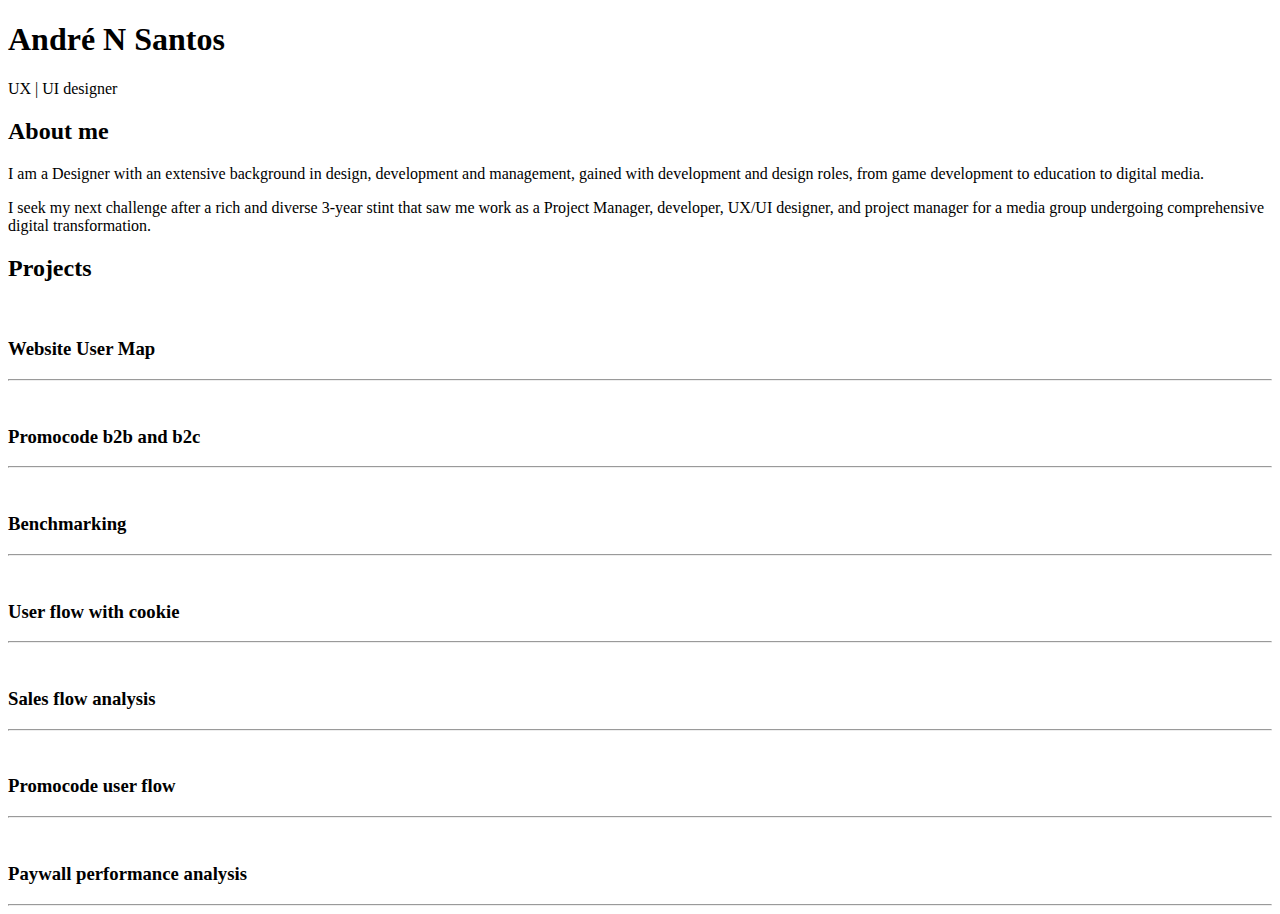
==== index.html @ fc03256d "Create index.html" ====
<!DOCTYPE html>
<html lang="en">

<head>
  <meta charset="UTF-8">
  <meta content="IE=edge" http-equiv="X-UA-Compatible">
  <meta content="width=device-width,initial-scale=1" name="viewport">
  <meta content="description" name="description">
  <meta name="google" content="notranslate" />
  <meta content="Mashup templates have been developped by Orson.io team" name="author">

  <!-- Disable tap highlight on IE -->
  <meta name="msapplication-tap-highlight" content="no">
  
  <link rel="apple-touch-icon" sizes="180x180" href="./assets/apple-icon-180x180.png">
  <link href="./assets/favicon.ico" rel="icon">

  <title>Title page</title>  

<link href="./main.d8e0d294.css" rel="stylesheet"></head>

<body class="">

<!-- Add your content of header -->
<div class="background-color-layer"></div>
<main class="content-wrapper">
  <header class="white-text-container section-container">
    <div class="text-center">
      <h1>André N Santos</h1>
      <p>UX | UI designer</p>
    </div>
  </header>



<!-- Add your site or app content here -->
 
 <div class="container">
   <div class="row">
     <div class="col-xs-12">

        <div class="card">
          <div class="card-block">
            <h2>About me</h2>
            <div class="row">
              <div class="col-md-1">
                <p></p>
              </div>
              <div class="col-md-11">

              <p>I am a Designer with an extensive background in design, development and
                management, gained with development and design roles, from game
                development to education to digital media.</p>
              <p> I seek my next challenge after a rich and diverse 3-year stint that saw me
                work as a Project Manager, developer, UX/UI designer, and project manager
                for a media group undergoing comprehensive digital transformation.</p>

              </div>
            </div>
          </div>
        </div>

        <div class="card">
          <div class="card-block">
            <h2>Projects</h2>
            <div class="row">
              <div class="col-md-12 text-center">
                <img src="./assets/images/userFlowMap.png" class="img-responsive" alt="">
                <h3 class="h5">Website User Map</h3>
                <hr />
              </div>
              <div class="col-md-12 text-center">
                <img src="./assets/images/b2b_b2c_promocode.jpg" class="img-responsive" alt="">
                <h3 class="h5">Promocode b2b and b2c</h3>
                <hr />
              </div>
              <div class="col-md-12 text-center">
                <img src="./assets/images/benchmarking.png" class="img-responsive" alt="">
                <h3 class="h5">Benchmarking</h3>
                <hr />
              </div>
              <div class="col-md-12 text-center">
                <img src="./assets/images/partnershipCookie.png" class="img-responsive" alt="">
                <h3 class="h5">User flow with cookie</h3>
                <hr />
              </div>
              <div class="col-md-12 text-center">
                <img src="./assets/images/userFlowAnalysis.png" class="img-responsive" alt="">
                <h3 class="h5">Sales flow analysis</h3>
                <hr />
              </div>
              <div class="col-md-12 text-center">
                <img src="./assets/images/promocode_userflow.png" class="img-responsive" alt="">
                <h3 class="h5">Promocode user flow</h3>
                <hr />
              </div>
              <div class="col-md-12 text-center">
                <img src="./assets/images/performanceAnalysis.png" class="img-responsive" alt="">
                <h3 class="h5">Paywall performance analysis</h3>
                <hr />
              </div>
            </div>
          </div>
        </div>
        <!--
        <div class="card">
          <div class="card-block">
            <h2>Work</h2>
            <div class="work-experience">
              <small class="date">2017-2015</small>
              <h3 class="h5 date-title">Web developer - <a href="http://en.orson.io" title="Create professionnal website">Orson.io</a></h3>
              

              <p>Leo vel orci porta non pulvinar neque laoreet suspendisse interdum. Vitae ultricies leo integer malesuada nunc. Imperdiet proin fermentum leo vel orci porta non pulvinar neque. Fermentum leo vel orci porta non. Posuere sollicitudin aliquam ultrices sagittis. Aliquam faucibus purus in massa tempor nec.</p>
            </div>

            <div class="work-experience">
              <small class="date">2017-2015</small>
              <h3 class="h5 date-title">Web developer - <a href="http://mashup-template.com" title="">Mashup Template</a></h3>
              
              <p>Fermentum leo vel orci porta non. Posuere sollicitudin aliquam ultrices sagittis. Aliquam faucibus purus in massa tempor nec.</p>
            </div>
          </div>
        </div>
        

        <div class="card">
          <div class="card-block">
            <h2>Education</h2>
            <div class="row">
              <div class="col-md-4">
                <div class="education-experience">
                  <small class="date">2017-2015</small>
                  <h3 class="h5 date-title">Design Master</h3>
                  <p>Chicago University</p>
                </div>
                
              </div>
              <div class="col-md-4">
                <div class="education-experience">
                  <small class="date">2015-2012</small>
                  <h3 class="h5 date-title">Metrics Degree</h3>
                  <p>Ecole 87</p>
                </div>
              </div>
              <div class="col-md-4">
                <div class="education-experience">
                  <small class="date">2012-2011</small>
                  <h3 class="h5 date-title">Motion Design Course</h3>
                  <p>Pascal’s Lee Studio</p>
                </div>
              </div>
            </div>
          </div>
        </div>
        
        <div class="card">
          <div class="card-block">
            <h2>Language</h2>
            <div class="row">
              <div class="col-md-4">
                <div class="language-experience">
                  <h3 class="h5">English  <small>Bilingual</small></h3>
                </div>
              </div>
              <div class="col-md-4">
                <div class="language-experience">
                  <h3 class="h5">French  <small>Fluent</small></h3>
                </div>
              </div>
              <div class="col-md-4">
                <div class="language-experience">
                  <h3 class="h5">Russian  <small>Beginner</small></h3>
                </div>
              </div>
            </div>
          </div>
        </div>

        <div class="card">
          <div class="card-block">
            <h2>Projects</h2>
            <div id="carousel-example-generic" class="carousel slide" data-ride="carousel">
            
            <div class="carousel-inner" role="listbox">
              <div class="item active">
                <img src="./assets/images/img-05.jpg" class="img-responsive" alt="...">
                <div class="carousel-caption">
                  <h3 class="h5">Jules for Bastion</h3>
                  <p>2017</p>
                </div>
              </div>
              <div class="item">
                <img src="./assets/images/img-06.jpg" class="img-responsive" alt="...">
                <div class="carousel-caption">
                  <h3 class="h5">Jules for Bastion</h3>
                  <p>2017</p>
                </div>
              </div>

              <div class="item">
                <img src="./assets/images/img-08.jpg" class="img-responsive" alt="...">
                <div class="carousel-caption">
                  <h3 class="h5">Jules for Bastion</h3>
                  <p>2017</p>
                </div>
              </div>
            </div>

            <ol class="carousel-indicators">
              <li data-target="#carousel-example-generic" data-slide-to="0" class="active"></li>
              <li data-target="#carousel-example-generic" data-slide-to="1"></li>
              <li data-target="#carousel-example-generic" data-slide-to="2"></li>
            </ol>

          </div>
          </div>
        </div>
        
        <div class="card">
          <div class="card-block">
            <h2>Social Network</h2>
            <div class="row">
              <div class="col-md-3">
                <p class="social-buttons"><a href="https://twitter.com/" title=""><span class="social-round-icon fa-icon"><i class="fa fa-twitter"></i></span>@David_Folley</a></p>
              </div>
              <div class="col-md-3">
                <p class="social-buttons"><a href="https://www.linkedin.com/" title=""><span class="social-round-icon fa-icon"><i class="fa fa-linkedin"></i></span>David Folley</a></p>
              </div>
              <div class="col-md-3">
                <p class="social-buttons"><a href="https://dribbble.com/" title=""><span class="social-round-icon fa-icon"><i class="fa fa-dribbble"></i></span>David Folley</a></p>
              </div>
            </div>
          </div>
        </div>

        <div class="card">
          <div class="card-block">
            <h2>Contact</h2>
            <form action="" class="reveal-content">
              <div class="form-group">
                <input type="email" class="form-control" id="email" placeholder="Email">
              </div>
              <div class="form-group">
                <input type="text" class="form-control" id="subject" placeholder="Subject">
              </div>
              <div class="form-group">
                <textarea class="form-control" rows="5" placeholder="Enter your message"></textarea>
              </div>
              <div class="form-group">
                <button type="submit" class=" btn btn-primary">Send message</button>
              </div> 
            </form>
          </div>
        </div>
       
     </div>
   </div>
 </div>

-->

</main>
<footer class="footer-container white-text-container text-center">
  <!--
  <div class="container">
    <div class="row">
      <div class="col-xs-12">
        <p><img src="./assets/images/mashup-icon.svg" alt=""></p>
        
        <p>©All right reserved. Design <a href="http://www.mashup-template.com/" title="Create website with free html template">Mashup Template</a>/<a href="https://unsplash.com/" title="Beautiful Free Images">Unsplash</a></p>
        <p>
          <a class="fa-icon fa-icon-2x" href="https://facebook.com/" title="">
            <i class="fa fa-facebook"></i>
          </a>
          <a class="fa-icon fa-icon-2x" href="https://twitter.com/" title="">
            <i class="fa fa-twitter"></i>
          </a>
          <a class="fa-icon fa-icon-2x" href="https://dribbble.com/" title="">
            <i class="fa fa-dribbble"></i>
          </a>
          <a class="fa-icon fa-icon-2x" href="https://www.linkedin.com/" title="">
            <i class="fa fa-linkedin"></i>
          </a>
          <a class="fa-icon fa-icon-2x" href="https://vimeo.com/" title="">
            <i class="fa fa-vimeo"></i>
          </a>
        </p>
      </div>
    </div>
  </div>
  -->
</footer>

<script>
  document.addEventListener("DOMContentLoaded", function (event) {
     scrollRevelation('.card');
  });
</script>
<!-- Google Analytics: change UA-XXXXX-X to be your site's ID 

<script>
  (function (i, s, o, g, r, a, m) {
    i['GoogleAnalyticsObject'] = r; i[r] = i[r] || function () {
      (i[r].q = i[r].q || []).push(arguments)
    }, i[r].l = 1 * new Date(); a = s.createElement(o),
      m = s.getElementsByTagName(o)[0]; a.async = 1; a.src = g; m.parentNode.insertBefore(a, m)
  })(window, document, 'script', '//www.google-analytics.com/analytics.js', 'ga');
  ga('create', 'UA-XXXXX-X', 'auto');
  ga('send', 'pageview');
</script>

--><script type="text/javascript" src="./main.bc58148c.js"></script></body>

</html>
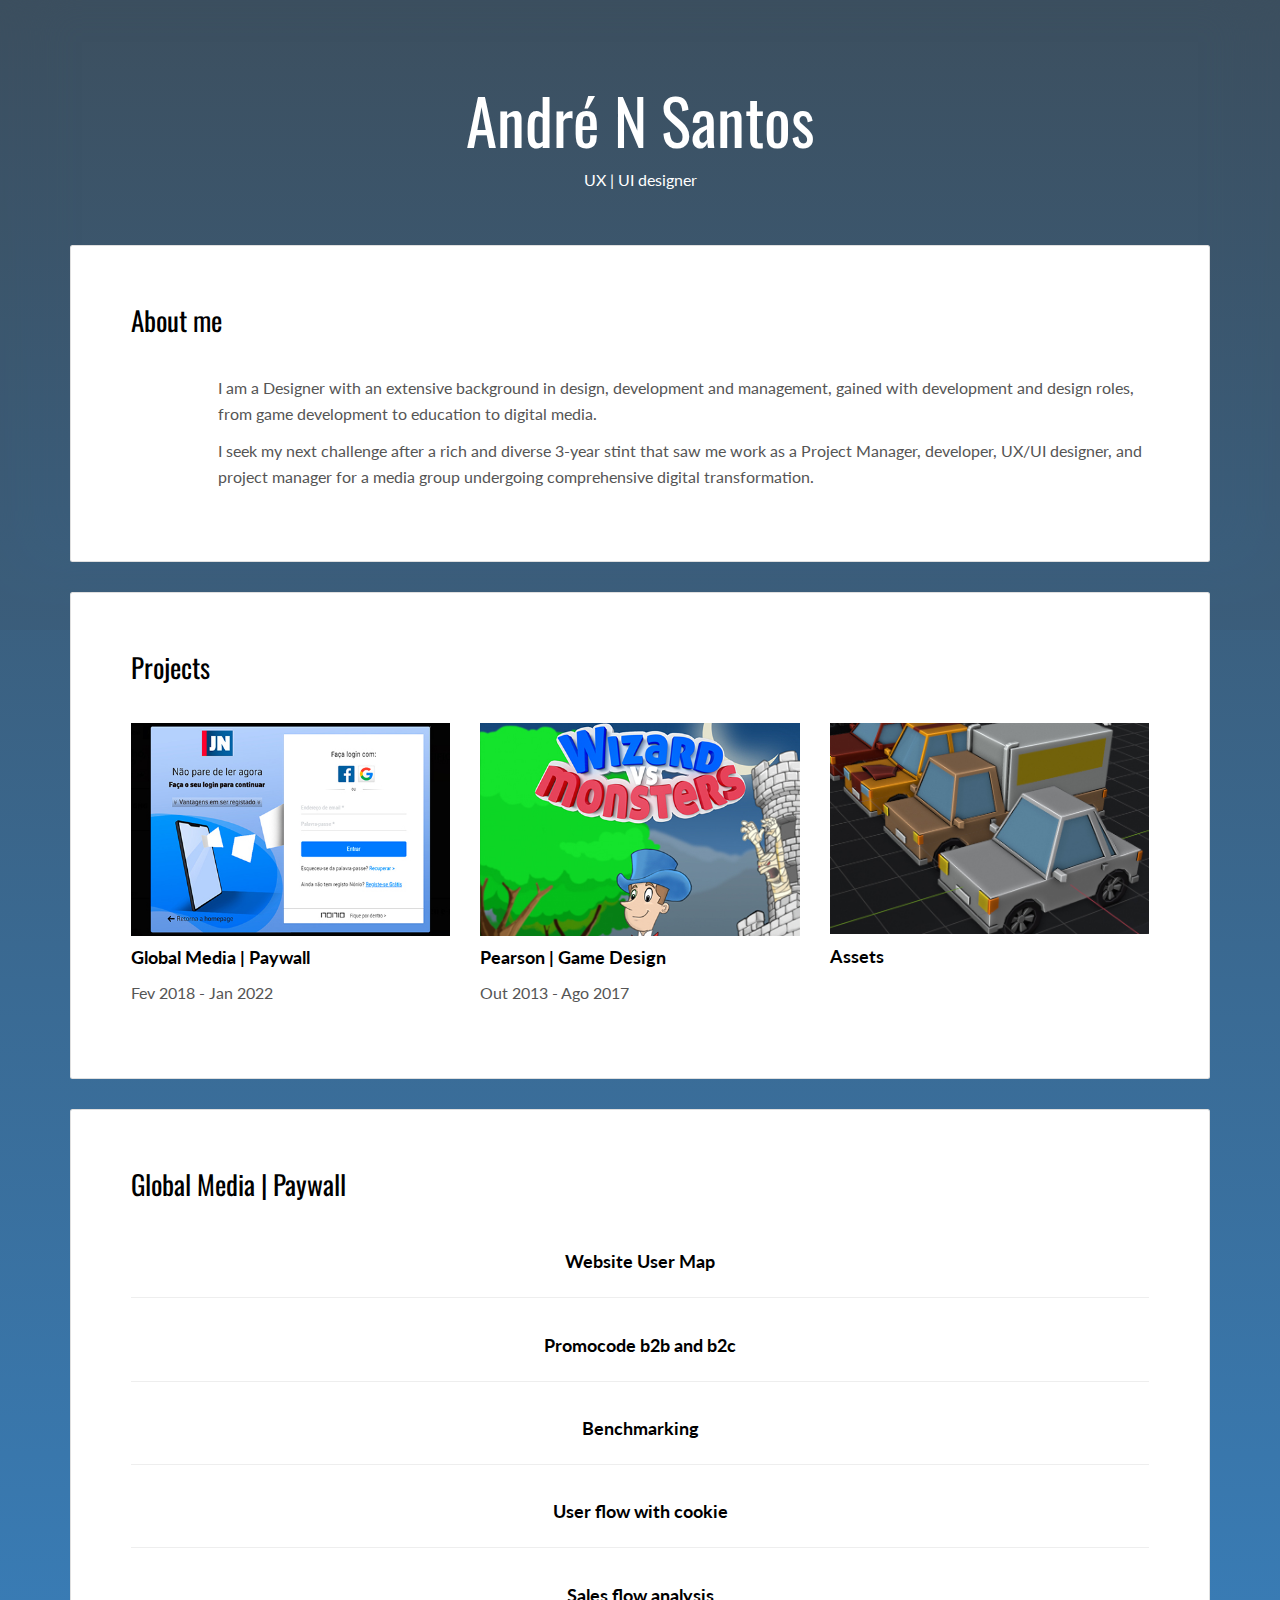
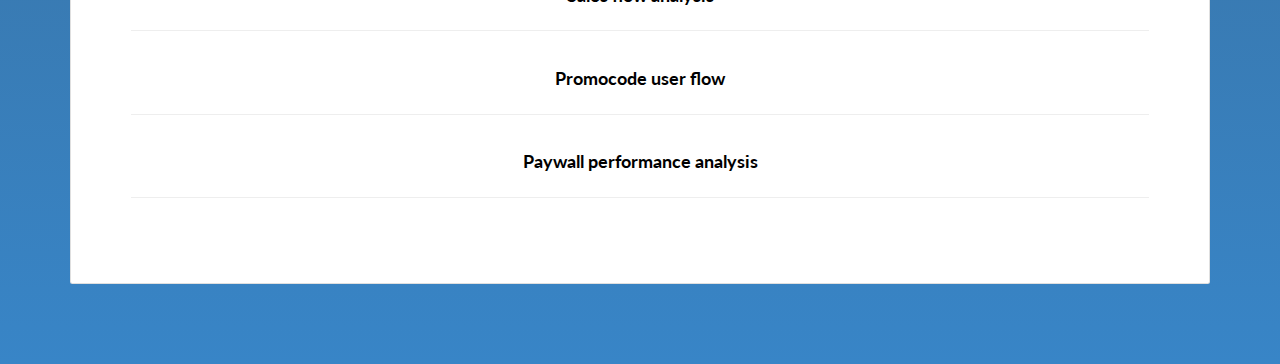
==== commit a5d461b8: "Google analytics script" ====
--- a/index.html
+++ b/index.html
@@ -15,7 +15,7 @@
   <link rel="apple-touch-icon" sizes="180x180" href="./assets/apple-icon-180x180.png">
   <link href="./assets/favicon.ico" rel="icon">
 
-  <title>Title page</title>  
+  <title>André Santos - Portfolio</title>  
 
 <link href="./main.d8e0d294.css" rel="stylesheet"></head>
 
@@ -63,6 +63,29 @@
         <div class="card">
           <div class="card-block">
             <h2>Projects</h2>
+            <div class="row">
+              <div class="col-md-4">
+                <a href="#global"><img src="./assets/images/img-01.jpg" class="img-responsive" alt=""></a>
+                <h3 class="h5">Global Media | Paywall</h3>
+                <p>Fev 2018 - Jan 2022</p>
+              </div>
+              <div class="col-md-4">
+                <a href="game.html#game"><img src="./assets/images/img-02.jpg" class="img-responsive" alt=""></a>
+                <h3 class="h5">Pearson | Game Design</h3>
+                <p>Out 2013 - Ago 2017</p>
+              </div>
+              <div class="col-md-4">
+                <a href="assets.html#game"><img src="./assets/images/assetsImage.jpg" class="img-responsive" alt=""></a>
+                <h3 class="h5">Assets</h3>
+                <p></p>
+              </div>
+            </div>
+          </div>
+        </div>
+
+        <div class="card" id="global">
+          <div class="card-block">
+            <h2>Global Media | Paywall</h2>
             <div class="row">
               <div class="col-md-12 text-center">
                 <img src="./assets/images/userFlowMap.png" class="img-responsive" alt="">
@@ -292,24 +315,17 @@
   -->
 </footer>
 
+
+<!-- Google tag (gtag.js) -->
+<script async src="https://www.googletagmanager.com/gtag/js?id=G-VK11V5H3Z3"></script>
 <script>
-  document.addEventListener("DOMContentLoaded", function (event) {
-     scrollRevelation('.card');
-  });
+  window.dataLayer = window.dataLayer || [];
+  function gtag(){dataLayer.push(arguments);}
+  gtag('js', new Date());
+
+  gtag('config', 'G-VK11V5H3Z3');
 </script>
-<!-- Google Analytics: change UA-XXXXX-X to be your site's ID 
-
-<script>
-  (function (i, s, o, g, r, a, m) {
-    i['GoogleAnalyticsObject'] = r; i[r] = i[r] || function () {
-      (i[r].q = i[r].q || []).push(arguments)
-    }, i[r].l = 1 * new Date(); a = s.createElement(o),
-      m = s.getElementsByTagName(o)[0]; a.async = 1; a.src = g; m.parentNode.insertBefore(a, m)
-  })(window, document, 'script', '//www.google-analytics.com/analytics.js', 'ga');
-  ga('create', 'UA-XXXXX-X', 'auto');
-  ga('send', 'pageview');
-</script>
-
---><script type="text/javascript" src="./main.bc58148c.js"></script></body>
+
+<script type="text/javascript" src="./main.bc58148c.js"></script></body>
 
 </html>
--- a/main.d8e0d294.css
+++ b/main.d8e0d294.css
@@ -0,0 +1,9 @@
+@import url(https://fonts.googleapis.com/css?family=Lato:400,700|Oswald);@import url(https://maxcdn.bootstrapcdn.com/font-awesome/4.7.0/css/font-awesome.min.css);/*!
+ * Bootstrap v3.3.7 (http://getbootstrap.com)
+ * Copyright 2011-2016 Twitter, Inc.
+ * Licensed under MIT (https://github.com/twbs/bootstrap/blob/master/LICENSE)
+ */
+/*! normalize.css v3.0.3 | MIT License | github.com/necolas/normalize.css */html{font-family:sans-serif;-ms-text-size-adjust:100%;-webkit-text-size-adjust:100%}body{margin:0}article,aside,details,figcaption,figure,footer,header,hgroup,main,menu,nav,section,summary{display:block}audio,canvas,progress,video{display:inline-block;vertical-align:baseline}audio:not([controls]){display:none;height:0}[hidden],template{display:none}a{background-color:transparent}a:active,a:hover{outline:0}abbr[title]{border-bottom:1px dotted}b,strong{font-weight:700}dfn{font-style:italic}h1{font-size:2em;margin:.67em 0}mark{background:#ff0;color:#000}small{font-size:80%}sub,sup{font-size:75%;line-height:0;position:relative;vertical-align:baseline}sup{top:-.5em}sub{bottom:-.25em}img{border:0}svg:not(:root){overflow:hidden}figure{margin:1em 40px}hr{box-sizing:content-box;height:0}pre{overflow:auto}code,kbd,pre,samp{font-family:monospace,monospace;font-size:1em}button,input,optgroup,select,textarea{color:inherit;font:inherit;margin:0}button{overflow:visible}button,select{text-transform:none}button,html input[type=button],input[type=reset],input[type=submit]{-webkit-appearance:button;cursor:pointer}button[disabled],html input[disabled]{cursor:default}button::-moz-focus-inner,input::-moz-focus-inner{border:0;padding:0}input{line-height:normal}input[type=checkbox],input[type=radio]{box-sizing:border-box;padding:0}input[type=number]::-webkit-inner-spin-button,input[type=number]::-webkit-outer-spin-button{height:auto}input[type=search]{-webkit-appearance:textfield;box-sizing:content-box}input[type=search]::-webkit-search-cancel-button,input[type=search]::-webkit-search-decoration{-webkit-appearance:none}fieldset{border:1px solid silver;margin:0 2px;padding:.35em .625em .75em}textarea{overflow:auto}optgroup{font-weight:700}table{border-collapse:collapse;border-spacing:0}td,th{padding:0}
+
+/*! Source: https://github.com/h5bp/html5-boilerplate/blob/master/src/css/main.css */@media print{*,:after,:before{background:transparent!important;color:#000!important;box-shadow:none!important;text-shadow:none!important}a,a:visited{text-decoration:underline}a[href]:after{content:" (" attr(href) ")"}abbr[title]:after{content:" (" attr(title) ")"}a[href^="#"]:after,a[href^="javascript:"]:after{content:""}blockquote,pre{border:1px solid #999;page-break-inside:avoid}thead{display:table-header-group}img,tr{page-break-inside:avoid}img{max-width:100%!important}h2,h3,p{orphans:3;widows:3}h2,h3{page-break-after:avoid}.navbar{display:none}.btn>.caret,.dropup>.btn>.caret{border-top-color:#000!important}.label{border:1px solid #000}.table{border-collapse:collapse!important}.table td,.table th{background-color:#fff!important}.table-bordered td,.table-bordered th{border:1px solid #ddd!important}}*,:after,:before{-webkit-box-sizing:border-box;-moz-box-sizing:border-box;box-sizing:border-box}html{font-size:10px;-webkit-tap-highlight-color:transparent}body{font-family:Lato,Helvetica,Arial,sans-serif;font-size:16px;line-height:1.58;color:#555;background-color:#fff}button,input,select,textarea{font-family:inherit;font-size:inherit;line-height:inherit}a{color:#3c4f5f;text-decoration:none}a:focus,a:hover{color:#b30043;text-decoration:underline}a:focus{outline:5px auto -webkit-focus-ring-color;outline-offset:-2px}figure{margin:0}img{vertical-align:middle}.img-responsive{display:block;max-width:100%;height:auto}.img-responsive:hover{opacity: 0.7;}.img-rounded{border-radius:6px}.img-thumbnail{padding:4px;line-height:1.58;background-color:#fff;border:1px solid #ddd;border-radius:4px;-webkit-transition:all .2s ease-in-out;-o-transition:all .2s ease-in-out;transition:all .2s ease-in-out;display:inline-block;max-width:100%;height:auto}.img-circle{border-radius:50%}hr{margin-top:25px;margin-bottom:25px;border:0;border-top:1px solid #eee}.sr-only{position:absolute;width:1px;height:1px;margin:-1px;padding:0;overflow:hidden;clip:rect(0,0,0,0);border:0}.sr-only-focusable:active,.sr-only-focusable:focus{position:static;width:auto;height:auto;margin:0;overflow:visible;clip:auto}[role=button]{cursor:pointer}.h1,.h2,.h3,.h4,.h5,.h6,h1,h2,h3,h4,h5,h6{font-family:Oswald,Helvetica,Arial,sans-serif;font-weight:400;line-height:1.1;color:#000}.h1 .small,.h1 small,.h2 .small,.h2 small,.h3 .small,.h3 small,.h4 .small,.h4 small,.h5 .small,.h5 small,.h6 .small,.h6 small,h1 .small,h1 small,h2 .small,h2 small,h3 .small,h3 small,h4 .small,h4 small,h5 .small,h5 small,h6 .small,h6 small{font-weight:400;line-height:1;color:#777}.h1,.h2,.h3,h1,h2,h3{margin-top:25px;margin-bottom:12.5px}.h1 .small,.h1 small,.h2 .small,.h2 small,.h3 .small,.h3 small,h1 .small,h1 small,h2 .small,h2 small,h3 .small,h3 small{font-size:65%}.h4,.h5,.h6,h4,h5,h6{margin-top:12.5px;margin-bottom:12.5px}.h4 .small,.h4 small,.h5 .small,.h5 small,.h6 .small,.h6 small,h4 .small,h4 small,h5 .small,h5 small,h6 .small,h6 small{font-size:75%}.h1,h1{font-size:63px}.h2,h2{font-size:27px}.h3,.h4,h3,h4{font-size:20px}.h5,h5{font-size:18px}.h6,h6{font-size:14px}p{margin:0 0 12.5px}.lead{margin-bottom:25px;font-size:18px;font-weight:300;line-height:1.4}@media (min-width:768px){.lead{font-size:24px}}.small,small{font-size:87%}.mark,mark{background-color:#fcf8e3;padding:.2em}.text-left{text-align:left}.text-right{text-align:right}.text-center{text-align:center}.text-justify{text-align:justify}.text-nowrap{white-space:nowrap}.text-lowercase{text-transform:lowercase}.initialism,.text-uppercase{text-transform:uppercase}.text-capitalize{text-transform:capitalize}.text-muted{color:#777}.text-primary{color:#3c4f5f}a.text-primary:focus,a.text-primary:hover{color:#cc004d}.text-success{color:#fff}a.text-success:focus,a.text-success:hover{color:#e6e6e6}.text-info{color:#31708f}a.text-info:focus,a.text-info:hover{color:#245269}.text-warning{color:#8a6d3b}a.text-warning:focus,a.text-warning:hover{color:#66512c}.text-danger{color:#fff}a.text-danger:focus,a.text-danger:hover{color:#e6e6e6}.bg-primary{color:#fff;background-color:#3c4f5f}a.bg-primary:focus,a.bg-primary:hover{background-color:#cc004d}.bg-success{background-color:#87e329}a.bg-success:focus,a.bg-success:hover{background-color:#6dc019}.bg-info{background-color:#d9edf7}a.bg-info:focus,a.bg-info:hover{background-color:#afd9ee}.bg-warning{background-color:#fcf8e3}a.bg-warning:focus,a.bg-warning:hover{background-color:#f7ecb5}.bg-danger{background-color:#ff2c74}a.bg-danger:focus,a.bg-danger:hover{background-color:#f80055}.page-header{padding-bottom:11.5px;margin:50px 0 25px;border-bottom:1px solid #eee}ol,ul{margin-top:0;margin-bottom:12.5px}ol ol,ol ul,ul ol,ul ul{margin-bottom:0}.list-inline,.list-unstyled{padding-left:0;list-style:none}.list-inline{margin-left:-5px}.list-inline>li{display:inline-block;padding-left:5px;padding-right:5px}dl{margin-top:0;margin-bottom:25px}dd,dt{line-height:1.58}dt{font-weight:700}dd{margin-left:0}.dl-horizontal dd:after,.dl-horizontal dd:before{content:" ";display:table}.dl-horizontal dd:after{clear:both}@media (min-width:768px){.dl-horizontal dt{float:left;width:160px;clear:left;text-align:right;overflow:hidden;text-overflow:ellipsis;white-space:nowrap}.dl-horizontal dd{margin-left:180px}}abbr[data-original-title],abbr[title]{cursor:help;border-bottom:1px dotted #777}.initialism{font-size:90%}blockquote{padding:12.5px 25px;margin:0 0 25px;font-size:20px;border-left:5px solid #eee}blockquote ol:last-child,blockquote p:last-child,blockquote ul:last-child{margin-bottom:0}blockquote .small,blockquote footer,blockquote small{display:block;font-size:80%;line-height:1.58;color:#777}blockquote .small:before,blockquote footer:before,blockquote small:before{content:"\2014   \A0"}.blockquote-reverse,blockquote.pull-right{padding-right:15px;padding-left:0;border-right:5px solid #eee;border-left:0;text-align:right}.blockquote-reverse .small:before,.blockquote-reverse footer:before,.blockquote-reverse small:before,blockquote.pull-right .small:before,blockquote.pull-right footer:before,blockquote.pull-right small:before{content:""}.blockquote-reverse .small:after,.blockquote-reverse footer:after,.blockquote-reverse small:after,blockquote.pull-right .small:after,blockquote.pull-right footer:after,blockquote.pull-right small:after{content:"\A0   \2014"}address{margin-bottom:25px;font-style:normal;line-height:1.58}code,kbd,pre,samp{font-family:Menlo,Monaco,Consolas,Courier New,monospace}code{color:#c7254e;background-color:#f9f2f4;border-radius:4px}code,kbd{padding:2px 4px;font-size:90%}kbd{color:#fff;background-color:#333;border-radius:3px;box-shadow:inset 0 -1px 0 rgba(0,0,0,.25)}kbd kbd{padding:0;font-size:100%;font-weight:700;box-shadow:none}pre{display:block;padding:12px;margin:0 0 12.5px;font-size:15px;line-height:1.58;word-break:break-all;word-wrap:break-word;color:#333;background-color:#f5f5f5;border:1px solid #ccc;border-radius:4px}pre code{padding:0;font-size:inherit;color:inherit;white-space:pre-wrap;background-color:transparent;border-radius:0}.pre-scrollable{max-height:340px;overflow-y:scroll}.container{margin-right:auto;margin-left:auto;padding-left:15px;padding-right:15px}.container:after,.container:before{content:" ";display:table}.container:after{clear:both}@media (min-width:768px){.container{width:750px}}@media (min-width:992px){.container{width:970px}}@media (min-width:1200px){.container{width:1170px}}.container-fluid{margin-right:auto;margin-left:auto;padding-left:15px;padding-right:15px}.container-fluid:after,.container-fluid:before{content:" ";display:table}.container-fluid:after{clear:both}.row{margin-left:-15px;margin-right:-15px}.row:after,.row:before{content:" ";display:table}.row:after{clear:both}.col-lg-1,.col-lg-2,.col-lg-3,.col-lg-4,.col-lg-5,.col-lg-6,.col-lg-7,.col-lg-8,.col-lg-9,.col-lg-10,.col-lg-11,.col-lg-12,.col-md-1,.col-md-2,.col-md-3,.col-md-4,.col-md-5,.col-md-6,.col-md-7,.col-md-8,.col-md-9,.col-md-10,.col-md-11,.col-md-12,.col-sm-1,.col-sm-2,.col-sm-3,.col-sm-4,.col-sm-5,.col-sm-6,.col-sm-7,.col-sm-8,.col-sm-9,.col-sm-10,.col-sm-11,.col-sm-12,.col-xs-1,.col-xs-2,.col-xs-3,.col-xs-4,.col-xs-5,.col-xs-6,.col-xs-7,.col-xs-8,.col-xs-9,.col-xs-10,.col-xs-11,.col-xs-12{position:relative;min-height:1px;padding-left:15px;padding-right:15px}.col-xs-1,.col-xs-2,.col-xs-3,.col-xs-4,.col-xs-5,.col-xs-6,.col-xs-7,.col-xs-8,.col-xs-9,.col-xs-10,.col-xs-11,.col-xs-12{float:left}.col-xs-1{width:8.33333%}.col-xs-2{width:16.66667%}.col-xs-3{width:25%}.col-xs-4{width:33.33333%}.col-xs-5{width:41.66667%}.col-xs-6{width:50%}.col-xs-7{width:58.33333%}.col-xs-8{width:66.66667%}.col-xs-9{width:75%}.col-xs-10{width:83.33333%}.col-xs-11{width:91.66667%}.col-xs-12{width:100%}.col-xs-pull-0{right:auto}.col-xs-pull-1{right:8.33333%}.col-xs-pull-2{right:16.66667%}.col-xs-pull-3{right:25%}.col-xs-pull-4{right:33.33333%}.col-xs-pull-5{right:41.66667%}.col-xs-pull-6{right:50%}.col-xs-pull-7{right:58.33333%}.col-xs-pull-8{right:66.66667%}.col-xs-pull-9{right:75%}.col-xs-pull-10{right:83.33333%}.col-xs-pull-11{right:91.66667%}.col-xs-pull-12{right:100%}.col-xs-push-0{left:auto}.col-xs-push-1{left:8.33333%}.col-xs-push-2{left:16.66667%}.col-xs-push-3{left:25%}.col-xs-push-4{left:33.33333%}.col-xs-push-5{left:41.66667%}.col-xs-push-6{left:50%}.col-xs-push-7{left:58.33333%}.col-xs-push-8{left:66.66667%}.col-xs-push-9{left:75%}.col-xs-push-10{left:83.33333%}.col-xs-push-11{left:91.66667%}.col-xs-push-12{left:100%}.col-xs-offset-0{margin-left:0}.col-xs-offset-1{margin-left:8.33333%}.col-xs-offset-2{margin-left:16.66667%}.col-xs-offset-3{margin-left:25%}.col-xs-offset-4{margin-left:33.33333%}.col-xs-offset-5{margin-left:41.66667%}.col-xs-offset-6{margin-left:50%}.col-xs-offset-7{margin-left:58.33333%}.col-xs-offset-8{margin-left:66.66667%}.col-xs-offset-9{margin-left:75%}.col-xs-offset-10{margin-left:83.33333%}.col-xs-offset-11{margin-left:91.66667%}.col-xs-offset-12{margin-left:100%}@media (min-width:768px){.col-sm-1,.col-sm-2,.col-sm-3,.col-sm-4,.col-sm-5,.col-sm-6,.col-sm-7,.col-sm-8,.col-sm-9,.col-sm-10,.col-sm-11,.col-sm-12{float:left}.col-sm-1{width:8.33333%}.col-sm-2{width:16.66667%}.col-sm-3{width:25%}.col-sm-4{width:33.33333%}.col-sm-5{width:41.66667%}.col-sm-6{width:50%}.col-sm-7{width:58.33333%}.col-sm-8{width:66.66667%}.col-sm-9{width:75%}.col-sm-10{width:83.33333%}.col-sm-11{width:91.66667%}.col-sm-12{width:100%}.col-sm-pull-0{right:auto}.col-sm-pull-1{right:8.33333%}.col-sm-pull-2{right:16.66667%}.col-sm-pull-3{right:25%}.col-sm-pull-4{right:33.33333%}.col-sm-pull-5{right:41.66667%}.col-sm-pull-6{right:50%}.col-sm-pull-7{right:58.33333%}.col-sm-pull-8{right:66.66667%}.col-sm-pull-9{right:75%}.col-sm-pull-10{right:83.33333%}.col-sm-pull-11{right:91.66667%}.col-sm-pull-12{right:100%}.col-sm-push-0{left:auto}.col-sm-push-1{left:8.33333%}.col-sm-push-2{left:16.66667%}.col-sm-push-3{left:25%}.col-sm-push-4{left:33.33333%}.col-sm-push-5{left:41.66667%}.col-sm-push-6{left:50%}.col-sm-push-7{left:58.33333%}.col-sm-push-8{left:66.66667%}.col-sm-push-9{left:75%}.col-sm-push-10{left:83.33333%}.col-sm-push-11{left:91.66667%}.col-sm-push-12{left:100%}.col-sm-offset-0{margin-left:0}.col-sm-offset-1{margin-left:8.33333%}.col-sm-offset-2{margin-left:16.66667%}.col-sm-offset-3{margin-left:25%}.col-sm-offset-4{margin-left:33.33333%}.col-sm-offset-5{margin-left:41.66667%}.col-sm-offset-6{margin-left:50%}.col-sm-offset-7{margin-left:58.33333%}.col-sm-offset-8{margin-left:66.66667%}.col-sm-offset-9{margin-left:75%}.col-sm-offset-10{margin-left:83.33333%}.col-sm-offset-11{margin-left:91.66667%}.col-sm-offset-12{margin-left:100%}}@media (min-width:992px){.col-md-1,.col-md-2,.col-md-3,.col-md-4,.col-md-5,.col-md-6,.col-md-7,.col-md-8,.col-md-9,.col-md-10,.col-md-11,.col-md-12{float:left}.col-md-1{width:8.33333%}.col-md-2{width:16.66667%}.col-md-3{width:25%}.col-md-4{width:33.33333%}.col-md-5{width:41.66667%}.col-md-6{width:50%}.col-md-7{width:58.33333%}.col-md-8{width:66.66667%}.col-md-9{width:75%}.col-md-10{width:83.33333%}.col-md-11{width:91.66667%}.col-md-12{width:100%}.col-md-pull-0{right:auto}.col-md-pull-1{right:8.33333%}.col-md-pull-2{right:16.66667%}.col-md-pull-3{right:25%}.col-md-pull-4{right:33.33333%}.col-md-pull-5{right:41.66667%}.col-md-pull-6{right:50%}.col-md-pull-7{right:58.33333%}.col-md-pull-8{right:66.66667%}.col-md-pull-9{right:75%}.col-md-pull-10{right:83.33333%}.col-md-pull-11{right:91.66667%}.col-md-pull-12{right:100%}.col-md-push-0{left:auto}.col-md-push-1{left:8.33333%}.col-md-push-2{left:16.66667%}.col-md-push-3{left:25%}.col-md-push-4{left:33.33333%}.col-md-push-5{left:41.66667%}.col-md-push-6{left:50%}.col-md-push-7{left:58.33333%}.col-md-push-8{left:66.66667%}.col-md-push-9{left:75%}.col-md-push-10{left:83.33333%}.col-md-push-11{left:91.66667%}.col-md-push-12{left:100%}.col-md-offset-0{margin-left:0}.col-md-offset-1{margin-left:8.33333%}.col-md-offset-2{margin-left:16.66667%}.col-md-offset-3{margin-left:25%}.col-md-offset-4{margin-left:33.33333%}.col-md-offset-5{margin-left:41.66667%}.col-md-offset-6{margin-left:50%}.col-md-offset-7{margin-left:58.33333%}.col-md-offset-8{margin-left:66.66667%}.col-md-offset-9{margin-left:75%}.col-md-offset-10{margin-left:83.33333%}.col-md-offset-11{margin-left:91.66667%}.col-md-offset-12{margin-left:100%}}@media (min-width:1200px){.col-lg-1,.col-lg-2,.col-lg-3,.col-lg-4,.col-lg-5,.col-lg-6,.col-lg-7,.col-lg-8,.col-lg-9,.col-lg-10,.col-lg-11,.col-lg-12{float:left}.col-lg-1{width:8.33333%}.col-lg-2{width:16.66667%}.col-lg-3{width:25%}.col-lg-4{width:33.33333%}.col-lg-5{width:41.66667%}.col-lg-6{width:50%}.col-lg-7{width:58.33333%}.col-lg-8{width:66.66667%}.col-lg-9{width:75%}.col-lg-10{width:83.33333%}.col-lg-11{width:91.66667%}.col-lg-12{width:100%}.col-lg-pull-0{right:auto}.col-lg-pull-1{right:8.33333%}.col-lg-pull-2{right:16.66667%}.col-lg-pull-3{right:25%}.col-lg-pull-4{right:33.33333%}.col-lg-pull-5{right:41.66667%}.col-lg-pull-6{right:50%}.col-lg-pull-7{right:58.33333%}.col-lg-pull-8{right:66.66667%}.col-lg-pull-9{right:75%}.col-lg-pull-10{right:83.33333%}.col-lg-pull-11{right:91.66667%}.col-lg-pull-12{right:100%}.col-lg-push-0{left:auto}.col-lg-push-1{left:8.33333%}.col-lg-push-2{left:16.66667%}.col-lg-push-3{left:25%}.col-lg-push-4{left:33.33333%}.col-lg-push-5{left:41.66667%}.col-lg-push-6{left:50%}.col-lg-push-7{left:58.33333%}.col-lg-push-8{left:66.66667%}.col-lg-push-9{left:75%}.col-lg-push-10{left:83.33333%}.col-lg-push-11{left:91.66667%}.col-lg-push-12{left:100%}.col-lg-offset-0{margin-left:0}.col-lg-offset-1{margin-left:8.33333%}.col-lg-offset-2{margin-left:16.66667%}.col-lg-offset-3{margin-left:25%}.col-lg-offset-4{margin-left:33.33333%}.col-lg-offset-5{margin-left:41.66667%}.col-lg-offset-6{margin-left:50%}.col-lg-offset-7{margin-left:58.33333%}.col-lg-offset-8{margin-left:66.66667%}.col-lg-offset-9{margin-left:75%}.col-lg-offset-10{margin-left:83.33333%}.col-lg-offset-11{margin-left:91.66667%}.col-lg-offset-12{margin-left:100%}}table{background-color:transparent}caption{padding-top:8px;padding-bottom:8px;color:#777}caption,th{text-align:left}.table{width:100%;max-width:100%;margin-bottom:25px}.table>tbody>tr>td,.table>tbody>tr>th,.table>tfoot>tr>td,.table>tfoot>tr>th,.table>thead>tr>td,.table>thead>tr>th{padding:8px;line-height:1.58;vertical-align:top;border-top:1px solid #ddd}.table>thead>tr>th{vertical-align:bottom;border-bottom:2px solid #ddd}.table>caption+thead>tr:first-child>td,.table>caption+thead>tr:first-child>th,.table>colgroup+thead>tr:first-child>td,.table>colgroup+thead>tr:first-child>th,.table>thead:first-child>tr:first-child>td,.table>thead:first-child>tr:first-child>th{border-top:0}.table>tbody+tbody{border-top:2px solid #ddd}.table .table{background-color:#fff}.table-condensed>tbody>tr>td,.table-condensed>tbody>tr>th,.table-condensed>tfoot>tr>td,.table-condensed>tfoot>tr>th,.table-condensed>thead>tr>td,.table-condensed>thead>tr>th{padding:5px}.table-bordered,.table-bordered>tbody>tr>td,.table-bordered>tbody>tr>th,.table-bordered>tfoot>tr>td,.table-bordered>tfoot>tr>th,.table-bordered>thead>tr>td,.table-bordered>thead>tr>th{border:1px solid #ddd}.table-bordered>thead>tr>td,.table-bordered>thead>tr>th{border-bottom-width:2px}.table-striped>tbody>tr:nth-of-type(odd){background-color:#f9f9f9}.table-hover>tbody>tr:hover{background-color:#f5f5f5}table col[class*=col-]{position:static;float:none;display:table-column}table td[class*=col-],table th[class*=col-]{position:static;float:none;display:table-cell}.table>tbody>tr.active>td,.table>tbody>tr.active>th,.table>tbody>tr>td.active,.table>tbody>tr>th.active,.table>tfoot>tr.active>td,.table>tfoot>tr.active>th,.table>tfoot>tr>td.active,.table>tfoot>tr>th.active,.table>thead>tr.active>td,.table>thead>tr.active>th,.table>thead>tr>td.active,.table>thead>tr>th.active{background-color:#f5f5f5}.table-hover>tbody>tr.active:hover>td,.table-hover>tbody>tr.active:hover>th,.table-hover>tbody>tr:hover>.active,.table-hover>tbody>tr>td.active:hover,.table-hover>tbody>tr>th.active:hover{background-color:#e8e8e8}.table>tbody>tr.success>td,.table>tbody>tr.success>th,.table>tbody>tr>td.success,.table>tbody>tr>th.success,.table>tfoot>tr.success>td,.table>tfoot>tr.success>th,.table>tfoot>tr>td.success,.table>tfoot>tr>th.success,.table>thead>tr.success>td,.table>thead>tr.success>th,.table>thead>tr>td.success,.table>thead>tr>th.success{background-color:#87e329}.table-hover>tbody>tr.success:hover>td,.table-hover>tbody>tr.success:hover>th,.table-hover>tbody>tr:hover>.success,.table-hover>tbody>tr>td.success:hover,.table-hover>tbody>tr>th.success:hover{background-color:#7ad61c}.table>tbody>tr.info>td,.table>tbody>tr.info>th,.table>tbody>tr>td.info,.table>tbody>tr>th.info,.table>tfoot>tr.info>td,.table>tfoot>tr.info>th,.table>tfoot>tr>td.info,.table>tfoot>tr>th.info,.table>thead>tr.info>td,.table>thead>tr.info>th,.table>thead>tr>td.info,.table>thead>tr>th.info{background-color:#d9edf7}.table-hover>tbody>tr.info:hover>td,.table-hover>tbody>tr.info:hover>th,.table-hover>tbody>tr:hover>.info,.table-hover>tbody>tr>td.info:hover,.table-hover>tbody>tr>th.info:hover{background-color:#c4e3f3}.table>tbody>tr.warning>td,.table>tbody>tr.warning>th,.table>tbody>tr>td.warning,.table>tbody>tr>th.warning,.table>tfoot>tr.warning>td,.table>tfoot>tr.warning>th,.table>tfoot>tr>td.warning,.table>tfoot>tr>th.warning,.table>thead>tr.warning>td,.table>thead>tr.warning>th,.table>thead>tr>td.warning,.table>thead>tr>th.warning{background-color:#fcf8e3}.table-hover>tbody>tr.warning:hover>td,.table-hover>tbody>tr.warning:hover>th,.table-hover>tbody>tr:hover>.warning,.table-hover>tbody>tr>td.warning:hover,.table-hover>tbody>tr>th.warning:hover{background-color:#faf2cc}.table>tbody>tr.danger>td,.table>tbody>tr.danger>th,.table>tbody>tr>td.danger,.table>tbody>tr>th.danger,.table>tfoot>tr.danger>td,.table>tfoot>tr.danger>th,.table>tfoot>tr>td.danger,.table>tfoot>tr>th.danger,.table>thead>tr.danger>td,.table>thead>tr.danger>th,.table>thead>tr>td.danger,.table>thead>tr>th.danger{background-color:#ff2c74}.table-hover>tbody>tr.danger:hover>td,.table-hover>tbody>tr.danger:hover>th,.table-hover>tbody>tr:hover>.danger,.table-hover>tbody>tr>td.danger:hover,.table-hover>tbody>tr>th.danger:hover{background-color:#ff1363}.table-responsive{overflow-x:auto;min-height:.01%}@media screen and (max-width:767px){.table-responsive{width:100%;margin-bottom:18.75px;overflow-y:hidden;-ms-overflow-style:-ms-autohiding-scrollbar;border:1px solid #ddd}.table-responsive>.table{margin-bottom:0}.table-responsive>.table>tbody>tr>td,.table-responsive>.table>tbody>tr>th,.table-responsive>.table>tfoot>tr>td,.table-responsive>.table>tfoot>tr>th,.table-responsive>.table>thead>tr>td,.table-responsive>.table>thead>tr>th{white-space:nowrap}.table-responsive>.table-bordered{border:0}.table-responsive>.table-bordered>tbody>tr>td:first-child,.table-responsive>.table-bordered>tbody>tr>th:first-child,.table-responsive>.table-bordered>tfoot>tr>td:first-child,.table-responsive>.table-bordered>tfoot>tr>th:first-child,.table-responsive>.table-bordered>thead>tr>td:first-child,.table-responsive>.table-bordered>thead>tr>th:first-child{border-left:0}.table-responsive>.table-bordered>tbody>tr>td:last-child,.table-responsive>.table-bordered>tbody>tr>th:last-child,.table-responsive>.table-bordered>tfoot>tr>td:last-child,.table-responsive>.table-bordered>tfoot>tr>th:last-child,.table-responsive>.table-bordered>thead>tr>td:last-child,.table-responsive>.table-bordered>thead>tr>th:last-child{border-right:0}.table-responsive>.table-bordered>tbody>tr:last-child>td,.table-responsive>.table-bordered>tbody>tr:last-child>th,.table-responsive>.table-bordered>tfoot>tr:last-child>td,.table-responsive>.table-bordered>tfoot>tr:last-child>th{border-bottom:0}}fieldset{margin:0;min-width:0}fieldset,legend{padding:0;border:0}legend{display:block;width:100%;margin-bottom:25px;font-size:24px;line-height:inherit;color:#333;border-bottom:1px solid #e5e5e5}label{display:inline-block;max-width:100%;margin-bottom:5px;font-weight:700}input[type=search]{-webkit-box-sizing:border-box;-moz-box-sizing:border-box;box-sizing:border-box}input[type=checkbox],input[type=radio]{margin:4px 0 0;margin-top:1px\9;line-height:normal}input[type=file]{display:block}input[type=range]{display:block;width:100%}select[multiple],select[size]{height:auto}input[type=checkbox]:focus,input[type=file]:focus,input[type=radio]:focus{outline:5px auto -webkit-focus-ring-color;outline-offset:-2px}output{padding-top:9px}.form-control,output{display:block;font-size:16px;line-height:1.58;color:#555}.form-control{width:100%;height:43px;padding:8px 16px;background-color:#eee;background-image:none;border:1px solid transparent;border-radius:4px;-webkit-box-shadow:inset 0 1px 1px rgba(0,0,0,.075);box-shadow:inset 0 1px 1px rgba(0,0,0,.075);-webkit-transition:border-color .15s ease-in-out,box-shadow .15s ease-in-out;-o-transition:border-color ease-in-out .15s,box-shadow ease-in-out .15s;transition:border-color .15s ease-in-out,box-shadow .15s ease-in-out}.form-control:focus{border-color:#66afe9;-webkit-box-shadow:inset 0 1px 1px rgba(0,0,0,.075),0 0 8px rgba(102,175,233,.6);box-shadow:inset 0 1px 1px rgba(0,0,0,.075),0 0 8px rgba(102,175,233,.6)}.form-control::-moz-placeholder{color:#999;opacity:1}.form-control:-ms-input-placeholder{color:#999}.form-control::-webkit-input-placeholder{color:#999}.form-control::-ms-expand{border:0;background-color:transparent}.form-control[disabled],.form-control[readonly],fieldset[disabled] .form-control{background-color:#eee;opacity:1}.form-control[disabled],fieldset[disabled] .form-control{cursor:not-allowed}textarea.form-control{height:auto}input[type=search]{-webkit-appearance:none}@media screen and (-webkit-min-device-pixel-ratio:0){input[type=date].form-control,input[type=datetime-local].form-control,input[type=month].form-control,input[type=time].form-control{line-height:43px}.input-group-sm>.input-group-btn>input[type=date].btn,.input-group-sm>.input-group-btn>input[type=datetime-local].btn,.input-group-sm>.input-group-btn>input[type=month].btn,.input-group-sm>.input-group-btn>input[type=time].btn,.input-group-sm>input[type=date].form-control,.input-group-sm>input[type=date].input-group-addon,.input-group-sm>input[type=datetime-local].form-control,.input-group-sm>input[type=datetime-local].input-group-addon,.input-group-sm>input[type=month].form-control,.input-group-sm>input[type=month].input-group-addon,.input-group-sm>input[type=time].form-control,.input-group-sm>input[type=time].input-group-addon,.input-group-sm input[type=date],.input-group-sm input[type=datetime-local],.input-group-sm input[type=month],.input-group-sm input[type=time],input[type=date].input-sm,input[type=datetime-local].input-sm,input[type=month].input-sm,input[type=time].input-sm{line-height:35px}.input-group-lg>.input-group-btn>input[type=date].btn,.input-group-lg>.input-group-btn>input[type=datetime-local].btn,.input-group-lg>.input-group-btn>input[type=month].btn,.input-group-lg>.input-group-btn>input[type=time].btn,.input-group-lg>input[type=date].form-control,.input-group-lg>input[type=date].input-group-addon,.input-group-lg>input[type=datetime-local].form-control,.input-group-lg>input[type=datetime-local].input-group-addon,.input-group-lg>input[type=month].form-control,.input-group-lg>input[type=month].input-group-addon,.input-group-lg>input[type=time].form-control,.input-group-lg>input[type=time].input-group-addon,.input-group-lg input[type=date],.input-group-lg input[type=datetime-local],.input-group-lg input[type=month],.input-group-lg input[type=time],input[type=date].input-lg,input[type=datetime-local].input-lg,input[type=month].input-lg,input[type=time].input-lg{line-height:53px}}.form-group{margin-bottom:15px}.checkbox,.radio{position:relative;display:block;margin-top:10px;margin-bottom:10px}.checkbox label,.radio label{min-height:25px;padding-left:20px;margin-bottom:0;font-weight:400;cursor:pointer}.checkbox-inline input[type=checkbox],.checkbox input[type=checkbox],.radio-inline input[type=radio],.radio input[type=radio]{position:absolute;margin-left:-20px;margin-top:4px\9}.checkbox+.checkbox,.radio+.radio{margin-top:-5px}.checkbox-inline,.radio-inline{position:relative;display:inline-block;padding-left:20px;margin-bottom:0;vertical-align:middle;font-weight:400;cursor:pointer}.checkbox-inline+.checkbox-inline,.radio-inline+.radio-inline{margin-top:0;margin-left:10px}.checkbox-inline.disabled,.checkbox.disabled label,.radio-inline.disabled,.radio.disabled label,fieldset[disabled] .checkbox-inline,fieldset[disabled] .checkbox label,fieldset[disabled] .radio-inline,fieldset[disabled] .radio label,fieldset[disabled] input[type=checkbox],fieldset[disabled] input[type=radio],input[type=checkbox].disabled,input[type=checkbox][disabled],input[type=radio].disabled,input[type=radio][disabled]{cursor:not-allowed}.form-control-static{padding-top:9px;padding-bottom:9px;margin-bottom:0;min-height:41px}.form-control-static.input-lg,.form-control-static.input-sm,.input-group-lg>.form-control-static.form-control,.input-group-lg>.form-control-static.input-group-addon,.input-group-lg>.input-group-btn>.form-control-static.btn,.input-group-sm>.form-control-static.form-control,.input-group-sm>.form-control-static.input-group-addon,.input-group-sm>.input-group-btn>.form-control-static.btn{padding-left:0;padding-right:0}.input-group-sm>.form-control,.input-group-sm>.input-group-addon,.input-group-sm>.input-group-btn>.btn,.input-sm{height:35px;padding:6px 12px;font-size:14px;line-height:1.5;border-radius:3px}.input-group-sm>.input-group-btn>select.btn,.input-group-sm>select.form-control,.input-group-sm>select.input-group-addon,select.input-sm{height:35px;line-height:35px}.input-group-sm>.input-group-btn>select[multiple].btn,.input-group-sm>.input-group-btn>textarea.btn,.input-group-sm>select[multiple].form-control,.input-group-sm>select[multiple].input-group-addon,.input-group-sm>textarea.form-control,.input-group-sm>textarea.input-group-addon,select[multiple].input-sm,textarea.input-sm{height:auto}.form-group-sm .form-control{height:35px;padding:6px 12px;font-size:14px;line-height:1.5;border-radius:3px}.form-group-sm select.form-control{height:35px;line-height:35px}.form-group-sm select[multiple].form-control,.form-group-sm textarea.form-control{height:auto}.form-group-sm .form-control-static{height:35px;min-height:39px;padding:7px 12px;font-size:14px;line-height:1.5}.input-group-lg>.form-control,.input-group-lg>.input-group-addon,.input-group-lg>.input-group-btn>.btn,.input-lg{height:53px;padding:12px 20px;font-size:20px;line-height:1.33333;border-radius:6px}.input-group-lg>.input-group-btn>select.btn,.input-group-lg>select.form-control,.input-group-lg>select.input-group-addon,select.input-lg{height:53px;line-height:53px}.input-group-lg>.input-group-btn>select[multiple].btn,.input-group-lg>.input-group-btn>textarea.btn,.input-group-lg>select[multiple].form-control,.input-group-lg>select[multiple].input-group-addon,.input-group-lg>textarea.form-control,.input-group-lg>textarea.input-group-addon,select[multiple].input-lg,textarea.input-lg{height:auto}.form-group-lg .form-control{height:53px;padding:12px 20px;font-size:20px;line-height:1.33333;border-radius:6px}.form-group-lg select.form-control{height:53px;line-height:53px}.form-group-lg select[multiple].form-control,.form-group-lg textarea.form-control{height:auto}.form-group-lg .form-control-static{height:53px;min-height:45px;padding:13px 20px;font-size:20px;line-height:1.33333}.has-feedback{position:relative}.has-feedback .form-control{padding-right:53.75px}.form-control-feedback{position:absolute;top:0;right:0;z-index:2;display:block;width:43px;height:43px;line-height:43px;text-align:center;pointer-events:none}.form-group-lg .form-control+.form-control-feedback,.input-group-lg+.form-control-feedback,.input-group-lg>.form-control+.form-control-feedback,.input-group-lg>.input-group-addon+.form-control-feedback,.input-group-lg>.input-group-btn>.btn+.form-control-feedback,.input-lg+.form-control-feedback{width:53px;height:53px;line-height:53px}.form-group-sm .form-control+.form-control-feedback,.input-group-sm+.form-control-feedback,.input-group-sm>.form-control+.form-control-feedback,.input-group-sm>.input-group-addon+.form-control-feedback,.input-group-sm>.input-group-btn>.btn+.form-control-feedback,.input-sm+.form-control-feedback{width:35px;height:35px;line-height:35px}.has-success .checkbox,.has-success .checkbox-inline,.has-success.checkbox-inline label,.has-success.checkbox label,.has-success .control-label,.has-success .help-block,.has-success .radio,.has-success .radio-inline,.has-success.radio-inline label,.has-success.radio label{color:#fff}.has-success .form-control{border-color:#fff;-webkit-box-shadow:inset 0 1px 1px rgba(0,0,0,.075);box-shadow:inset 0 1px 1px rgba(0,0,0,.075)}.has-success .form-control:focus{border-color:#e6e6e6;-webkit-box-shadow:inset 0 1px 1px rgba(0,0,0,.075),0 0 6px #fff;box-shadow:inset 0 1px 1px rgba(0,0,0,.075),0 0 6px #fff}.has-success .input-group-addon{color:#fff;border-color:#fff;background-color:#87e329}.has-success .form-control-feedback{color:#fff}.has-warning .checkbox,.has-warning .checkbox-inline,.has-warning.checkbox-inline label,.has-warning.checkbox label,.has-warning .control-label,.has-warning .help-block,.has-warning .radio,.has-warning .radio-inline,.has-warning.radio-inline label,.has-warning.radio label{color:#8a6d3b}.has-warning .form-control{border-color:#8a6d3b;-webkit-box-shadow:inset 0 1px 1px rgba(0,0,0,.075);box-shadow:inset 0 1px 1px rgba(0,0,0,.075)}.has-warning .form-control:focus{border-color:#66512c;-webkit-box-shadow:inset 0 1px 1px rgba(0,0,0,.075),0 0 6px #c0a16b;box-shadow:inset 0 1px 1px rgba(0,0,0,.075),0 0 6px #c0a16b}.has-warning .input-group-addon{color:#8a6d3b;border-color:#8a6d3b;background-color:#fcf8e3}.has-warning .form-control-feedback{color:#8a6d3b}.has-error .checkbox,.has-error .checkbox-inline,.has-error.checkbox-inline label,.has-error.checkbox label,.has-error .control-label,.has-error .help-block,.has-error .radio,.has-error .radio-inline,.has-error.radio-inline label,.has-error.radio label{color:#fff}.has-error .form-control{border-color:#fff;-webkit-box-shadow:inset 0 1px 1px rgba(0,0,0,.075);box-shadow:inset 0 1px 1px rgba(0,0,0,.075)}.has-error .form-control:focus{border-color:#e6e6e6;-webkit-box-shadow:inset 0 1px 1px rgba(0,0,0,.075),0 0 6px #fff;box-shadow:inset 0 1px 1px rgba(0,0,0,.075),0 0 6px #fff}.has-error .input-group-addon{color:#fff;border-color:#fff;background-color:#ff2c74}.has-error .form-control-feedback{color:#fff}.has-feedback label~.form-control-feedback{top:30px}.has-feedback label.sr-only~.form-control-feedback{top:0}.help-block{display:block;margin-top:5px;margin-bottom:10px;color:#959595}@media (min-width:768px){.form-inline .form-group{display:inline-block;margin-bottom:0;vertical-align:middle}.form-inline .form-control{display:inline-block;width:auto;vertical-align:middle}.form-inline .form-control-static{display:inline-block}.form-inline .input-group{display:inline-table;vertical-align:middle}.form-inline .input-group .form-control,.form-inline .input-group .input-group-addon,.form-inline .input-group .input-group-btn{width:auto}.form-inline .input-group>.form-control{width:100%}.form-inline .control-label{margin-bottom:0;vertical-align:middle}.form-inline .checkbox,.form-inline .radio{display:inline-block;margin-top:0;margin-bottom:0;vertical-align:middle}.form-inline .checkbox label,.form-inline .radio label{padding-left:0}.form-inline .checkbox input[type=checkbox],.form-inline .radio input[type=radio]{position:relative;margin-left:0}.form-inline .has-feedback .form-control-feedback{top:0}}.form-horizontal .checkbox,.form-horizontal .checkbox-inline,.form-horizontal .radio,.form-horizontal .radio-inline{margin-top:0;margin-bottom:0;padding-top:9px}.form-horizontal .checkbox,.form-horizontal .radio{min-height:34px}.form-horizontal .form-group{margin-left:-15px;margin-right:-15px}.form-horizontal .form-group:after,.form-horizontal .form-group:before{content:" ";display:table}.form-horizontal .form-group:after{clear:both}@media (min-width:768px){.form-horizontal .control-label{text-align:right;margin-bottom:0;padding-top:9px}}.form-horizontal .has-feedback .form-control-feedback{right:15px}@media (min-width:768px){.form-horizontal .form-group-lg .control-label{padding-top:13px;font-size:20px}}@media (min-width:768px){.form-horizontal .form-group-sm .control-label{padding-top:7px;font-size:14px}}.btn{display:inline-block;margin-bottom:0;font-weight:400;text-align:center;vertical-align:middle;touch-action:manipulation;cursor:pointer;background-image:none;border:1px solid transparent;white-space:nowrap;padding:8px 16px;font-size:16px;line-height:1.58;border-radius:50px;-webkit-user-select:none;-moz-user-select:none;-ms-user-select:none;user-select:none}.btn.active.focus,.btn.active:focus,.btn.focus,.btn:active.focus,.btn:active:focus,.btn:focus{outline:5px auto -webkit-focus-ring-color;outline-offset:-2px}.btn.focus,.btn:focus,.btn:hover{color:#555;text-decoration:none}.btn.active,.btn:active{outline:0;background-image:none;-webkit-box-shadow:inset 0 3px 5px rgba(0,0,0,.125);box-shadow:inset 0 3px 5px rgba(0,0,0,.125)}.btn.disabled,.btn[disabled],fieldset[disabled] .btn{cursor:not-allowed;opacity:.65;filter:alpha(opacity=65);-webkit-box-shadow:none;box-shadow:none}a.btn.disabled,fieldset[disabled] a.btn{pointer-events:none}.btn-default{color:#555;background-color:#fff;border-color:#ccc}.btn-default.focus,.btn-default:focus{color:#555;background-color:#e6e6e6;border-color:#8c8c8c}.btn-default.active,.btn-default:active,.btn-default:hover,.open>.btn-default.dropdown-toggle{color:#555;background-color:#e6e6e6;border-color:#adadad}.btn-default.active.focus,.btn-default.active:focus,.btn-default.active:hover,.btn-default:active.focus,.btn-default:active:focus,.btn-default:active:hover,.open>.btn-default.dropdown-toggle.focus,.open>.btn-default.dropdown-toggle:focus,.open>.btn-default.dropdown-toggle:hover{color:#555;background-color:#d4d4d4;border-color:#8c8c8c}.btn-default.active,.btn-default:active,.open>.btn-default.dropdown-toggle{background-image:none}.btn-default.disabled.focus,.btn-default.disabled:focus,.btn-default.disabled:hover,.btn-default[disabled].focus,.btn-default[disabled]:focus,.btn-default[disabled]:hover,fieldset[disabled] .btn-default.focus,fieldset[disabled] .btn-default:focus,fieldset[disabled] .btn-default:hover{background-color:#fff;border-color:#ccc}.btn-default .badge{color:#fff;background-color:#555}.btn-primary{color:#fff;background-color:#3c4f5f;border-color:#3c4f5f}.btn-primary.focus,.btn-primary:focus{color:#fff;background-color:#cc004d;border-color:#800030}.btn-primary.active,.btn-primary:active,.btn-primary:hover,.open>.btn-primary.dropdown-toggle{color:#fff;background-color:#cc004d;border-color:#c20049}.btn-primary.active.focus,.btn-primary.active:focus,.btn-primary.active:hover,.btn-primary:active.focus,.btn-primary:active:focus,.btn-primary:active:hover,.open>.btn-primary.dropdown-toggle.focus,.open>.btn-primary.dropdown-toggle:focus,.open>.btn-primary.dropdown-toggle:hover{color:#fff;background-color:#a8003f;border-color:#800030}.btn-primary.active,.btn-primary:active,.open>.btn-primary.dropdown-toggle{background-image:none}.btn-primary.disabled.focus,.btn-primary.disabled:focus,.btn-primary.disabled:hover,.btn-primary[disabled].focus,.btn-primary[disabled]:focus,.btn-primary[disabled]:hover,fieldset[disabled] .btn-primary.focus,fieldset[disabled] .btn-primary:focus,fieldset[disabled] .btn-primary:hover{background-color:#3c4f5f;border-color:#3c4f5f}.btn-primary .badge{color:#3c4f5f;background-color:#fff}.btn-success{color:#fff;background-color:#5cb85c;border-color:#5cb85c}.btn-success.focus,.btn-success:focus{color:#fff;background-color:#449d44;border-color:#2d672d}.btn-success.active,.btn-success:active,.btn-success:hover,.open>.btn-success.dropdown-toggle{color:#fff;background-color:#449d44;border-color:#419641}.btn-success.active.focus,.btn-success.active:focus,.btn-success.active:hover,.btn-success:active.focus,.btn-success:active:focus,.btn-success:active:hover,.open>.btn-success.dropdown-toggle.focus,.open>.btn-success.dropdown-toggle:focus,.open>.btn-success.dropdown-toggle:hover{color:#fff;background-color:#398439;border-color:#2d672d}.btn-success.active,.btn-success:active,.open>.btn-success.dropdown-toggle{background-image:none}.btn-success.disabled.focus,.btn-success.disabled:focus,.btn-success.disabled:hover,.btn-success[disabled].focus,.btn-success[disabled]:focus,.btn-success[disabled]:hover,fieldset[disabled] .btn-success.focus,fieldset[disabled] .btn-success:focus,fieldset[disabled] .btn-success:hover{background-color:#5cb85c;border-color:#5cb85c}.btn-success .badge{color:#5cb85c;background-color:#fff}.btn-info{color:#fff;background-color:#f7981c;border-color:#f7981c}.btn-info.focus,.btn-info:focus{color:#fff;background-color:#d87e08;border-color:#8e5305}.btn-info.active,.btn-info:active,.btn-info:hover,.open>.btn-info.dropdown-toggle{color:#fff;background-color:#d87e08;border-color:#cf7807}.btn-info.active.focus,.btn-info.active:focus,.btn-info.active:hover,.btn-info:active.focus,.btn-info:active:focus,.btn-info:active:hover,.open>.btn-info.dropdown-toggle.focus,.open>.btn-info.dropdown-toggle:focus,.open>.btn-info.dropdown-toggle:hover{color:#fff;background-color:#b66a06;border-color:#8e5305}.btn-info.active,.btn-info:active,.open>.btn-info.dropdown-toggle{background-image:none}.btn-info.disabled.focus,.btn-info.disabled:focus,.btn-info.disabled:hover,.btn-info[disabled].focus,.btn-info[disabled]:focus,.btn-info[disabled]:hover,fieldset[disabled] .btn-info.focus,fieldset[disabled] .btn-info:focus,fieldset[disabled] .btn-info:hover{background-color:#f7981c;border-color:#f7981c}.btn-info .badge{color:#f7981c;background-color:#fff}.btn-warning{color:#fff;background-color:#f0ad4e;border-color:#f0ad4e}.btn-warning.focus,.btn-warning:focus{color:#fff;background-color:#ec971f;border-color:#b06d0f}.btn-warning.active,.btn-warning:active,.btn-warning:hover,.open>.btn-warning.dropdown-toggle{color:#fff;background-color:#ec971f;border-color:#eb9316}.btn-warning.active.focus,.btn-warning.active:focus,.btn-warning.active:hover,.btn-warning:active.focus,.btn-warning:active:focus,.btn-warning:active:hover,.open>.btn-warning.dropdown-toggle.focus,.open>.btn-warning.dropdown-toggle:focus,.open>.btn-warning.dropdown-toggle:hover{color:#fff;background-color:#d58512;border-color:#b06d0f}.btn-warning.active,.btn-warning:active,.open>.btn-warning.dropdown-toggle{background-image:none}.btn-warning.disabled.focus,.btn-warning.disabled:focus,.btn-warning.disabled:hover,.btn-warning[disabled].focus,.btn-warning[disabled]:focus,.btn-warning[disabled]:hover,fieldset[disabled] .btn-warning.focus,fieldset[disabled] .btn-warning:focus,fieldset[disabled] .btn-warning:hover{background-color:#f0ad4e;border-color:#f0ad4e}.btn-warning .badge{color:#f0ad4e;background-color:#fff}.btn-danger{color:#fff;background-color:#d9534f;border-color:#d9534f}.btn-danger.focus,.btn-danger:focus{color:#fff;background-color:#c9302c;border-color:#8b211e}.btn-danger.active,.btn-danger:active,.btn-danger:hover,.open>.btn-danger.dropdown-toggle{color:#fff;background-color:#c9302c;border-color:#c12e2a}.btn-danger.active.focus,.btn-danger.active:focus,.btn-danger.active:hover,.btn-danger:active.focus,.btn-danger:active:focus,.btn-danger:active:hover,.open>.btn-danger.dropdown-toggle.focus,.open>.btn-danger.dropdown-toggle:focus,.open>.btn-danger.dropdown-toggle:hover{color:#fff;background-color:#ac2925;border-color:#8b211e}.btn-danger.active,.btn-danger:active,.open>.btn-danger.dropdown-toggle{background-image:none}.btn-danger.disabled.focus,.btn-danger.disabled:focus,.btn-danger.disabled:hover,.btn-danger[disabled].focus,.btn-danger[disabled]:focus,.btn-danger[disabled]:hover,fieldset[disabled] .btn-danger.focus,fieldset[disabled] .btn-danger:focus,fieldset[disabled] .btn-danger:hover{background-color:#d9534f;border-color:#d9534f}.btn-danger .badge{color:#d9534f;background-color:#fff}.btn-link{color:#3c4f5f;font-weight:400;border-radius:0}.btn-link,.btn-link.active,.btn-link:active,.btn-link[disabled],fieldset[disabled] .btn-link{background-color:transparent;-webkit-box-shadow:none;box-shadow:none}.btn-link,.btn-link:active,.btn-link:focus,.btn-link:hover{border-color:transparent}.btn-link:focus,.btn-link:hover{color:#b30043;text-decoration:underline;background-color:transparent}.btn-link[disabled]:focus,.btn-link[disabled]:hover,fieldset[disabled] .btn-link:focus,fieldset[disabled] .btn-link:hover{color:#777;text-decoration:none}.btn-group-lg>.btn,.btn-lg{padding:12px 20px;font-size:20px;line-height:1.33333;border-radius:50px}.btn-group-sm>.btn,.btn-sm{padding:6px 12px;font-size:14px;line-height:1.5;border-radius:50px}.btn-group-xs>.btn,.btn-xs{padding:1px 5px;font-size:14px;line-height:1.5;border-radius:50px}.btn-block{display:block;width:100%}.btn-block+.btn-block{margin-top:5px}input[type=button].btn-block,input[type=reset].btn-block,input[type=submit].btn-block{width:100%}.fade{opacity:0;-webkit-transition:opacity .15s linear;-o-transition:opacity .15s linear;transition:opacity .15s linear}.fade.in{opacity:1}.collapse{display:none}.collapse.in{display:block}tr.collapse.in{display:table-row}tbody.collapse.in{display:table-row-group}.collapsing{position:relative;height:0;overflow:hidden;-webkit-transition-property:height,visibility;transition-property:height,visibility;-webkit-transition-duration:.35s;transition-duration:.35s;-webkit-transition-timing-function:ease;transition-timing-function:ease}.caret{display:inline-block;width:0;height:0;margin-left:2px;vertical-align:middle;border-top:4px dashed;border-top:4px solid\9;border-right:4px solid transparent;border-left:4px solid transparent}.dropdown,.dropup{position:relative}.dropdown-toggle:focus{outline:0}.dropdown-menu{position:absolute;top:100%;left:0;z-index:1000;display:none;float:left;min-width:160px;padding:5px 0;margin:2px 0 0;list-style:none;font-size:16px;text-align:left;background-color:#fff;border:1px solid #ccc;border:1px solid rgba(0,0,0,.15);border-radius:4px;-webkit-box-shadow:0 6px 12px rgba(0,0,0,.175);box-shadow:0 6px 12px rgba(0,0,0,.175);background-clip:padding-box}.dropdown-menu.pull-right{right:0;left:auto}.dropdown-menu .divider{height:1px;margin:11.5px 0;overflow:hidden;background-color:#e5e5e5}.dropdown-menu>li>a{display:block;padding:3px 20px;clear:both;font-weight:400;line-height:1.58;color:#333;white-space:nowrap}.dropdown-menu>li>a:focus,.dropdown-menu>li>a:hover{text-decoration:none;color:#262626;background-color:#f5f5f5}.dropdown-menu>.active>a,.dropdown-menu>.active>a:focus,.dropdown-menu>.active>a:hover{color:#fff;text-decoration:none;outline:0;background-color:#3c4f5f}.dropdown-menu>.disabled>a,.dropdown-menu>.disabled>a:focus,.dropdown-menu>.disabled>a:hover{color:#777}.dropdown-menu>.disabled>a:focus,.dropdown-menu>.disabled>a:hover{text-decoration:none;background-color:transparent;background-image:none;filter:progid:DXImageTransform.Microsoft.gradient(enabled = false);cursor:not-allowed}.open>.dropdown-menu{display:block}.open>a{outline:0}.dropdown-menu-right{left:auto;right:0}.dropdown-menu-left{left:0;right:auto}.dropdown-header{display:block;padding:3px 20px;font-size:14px;line-height:1.58;color:#777;white-space:nowrap}.dropdown-backdrop{position:fixed;left:0;right:0;bottom:0;top:0;z-index:990}.pull-right>.dropdown-menu{right:0;left:auto}.dropup .caret,.navbar-fixed-bottom .dropdown .caret{border-top:0;border-bottom:4px dashed;border-bottom:4px solid\9;content:""}.dropup .dropdown-menu,.navbar-fixed-bottom .dropdown .dropdown-menu{top:auto;bottom:100%;margin-bottom:2px}@media (min-width:768px){.navbar-right .dropdown-menu{right:0;left:auto}.navbar-right .dropdown-menu-left{left:0;right:auto}}.btn-group,.btn-group-vertical{position:relative;display:inline-block;vertical-align:middle}.btn-group-vertical>.btn,.btn-group>.btn{position:relative;float:left}.btn-group-vertical>.btn.active,.btn-group-vertical>.btn:active,.btn-group-vertical>.btn:focus,.btn-group-vertical>.btn:hover,.btn-group>.btn.active,.btn-group>.btn:active,.btn-group>.btn:focus,.btn-group>.btn:hover{z-index:2}.btn-group .btn+.btn,.btn-group .btn+.btn-group,.btn-group .btn-group+.btn,.btn-group .btn-group+.btn-group{margin-left:-1px}.btn-toolbar{margin-left:-5px}.btn-toolbar:after,.btn-toolbar:before{content:" ";display:table}.btn-toolbar:after{clear:both}.btn-toolbar .btn,.btn-toolbar .btn-group,.btn-toolbar .input-group{float:left}.btn-toolbar>.btn,.btn-toolbar>.btn-group,.btn-toolbar>.input-group{margin-left:5px}.btn-group>.btn:not(:first-child):not(:last-child):not(.dropdown-toggle){border-radius:0}.btn-group>.btn:first-child{margin-left:0}.btn-group>.btn:first-child:not(:last-child):not(.dropdown-toggle){border-bottom-right-radius:0;border-top-right-radius:0}.btn-group>.btn:last-child:not(:first-child),.btn-group>.dropdown-toggle:not(:first-child){border-bottom-left-radius:0;border-top-left-radius:0}.btn-group>.btn-group{float:left}.btn-group>.btn-group:not(:first-child):not(:last-child)>.btn{border-radius:0}.btn-group>.btn-group:first-child:not(:last-child)>.btn:last-child,.btn-group>.btn-group:first-child:not(:last-child)>.dropdown-toggle{border-bottom-right-radius:0;border-top-right-radius:0}.btn-group>.btn-group:last-child:not(:first-child)>.btn:first-child{border-bottom-left-radius:0;border-top-left-radius:0}.btn-group .dropdown-toggle:active,.btn-group.open .dropdown-toggle{outline:0}.btn-group>.btn+.dropdown-toggle{padding-left:8px;padding-right:8px}.btn-group-lg.btn-group>.btn+.dropdown-toggle,.btn-group>.btn-lg+.dropdown-toggle{padding-left:12px;padding-right:12px}.btn-group.open .dropdown-toggle{-webkit-box-shadow:inset 0 3px 5px rgba(0,0,0,.125);box-shadow:inset 0 3px 5px rgba(0,0,0,.125)}.btn-group.open .dropdown-toggle.btn-link{-webkit-box-shadow:none;box-shadow:none}.btn .caret{margin-left:0}.btn-group-lg>.btn .caret,.btn-lg .caret{border-width:5px 5px 0;border-bottom-width:0}.dropup .btn-group-lg>.btn .caret,.dropup .btn-lg .caret{border-width:0 5px 5px}.btn-group-vertical>.btn,.btn-group-vertical>.btn-group,.btn-group-vertical>.btn-group>.btn{display:block;float:none;width:100%;max-width:100%}.btn-group-vertical>.btn-group:after,.btn-group-vertical>.btn-group:before{content:" ";display:table}.btn-group-vertical>.btn-group:after{clear:both}.btn-group-vertical>.btn-group>.btn{float:none}.btn-group-vertical>.btn+.btn,.btn-group-vertical>.btn+.btn-group,.btn-group-vertical>.btn-group+.btn,.btn-group-vertical>.btn-group+.btn-group{margin-top:-1px;margin-left:0}.btn-group-vertical>.btn:not(:first-child):not(:last-child){border-radius:0}.btn-group-vertical>.btn:first-child:not(:last-child){border-top-right-radius:50px;border-top-left-radius:50px;border-bottom-right-radius:0;border-bottom-left-radius:0}.btn-group-vertical>.btn:last-child:not(:first-child){border-top-right-radius:0;border-top-left-radius:0;border-bottom-right-radius:50px;border-bottom-left-radius:50px}.btn-group-vertical>.btn-group:not(:first-child):not(:last-child)>.btn{border-radius:0}.btn-group-vertical>.btn-group:first-child:not(:last-child)>.btn:last-child,.btn-group-vertical>.btn-group:first-child:not(:last-child)>.dropdown-toggle{border-bottom-right-radius:0;border-bottom-left-radius:0}.btn-group-vertical>.btn-group:last-child:not(:first-child)>.btn:first-child{border-top-right-radius:0;border-top-left-radius:0}.btn-group-justified{display:table;width:100%;table-layout:fixed;border-collapse:separate}.btn-group-justified>.btn,.btn-group-justified>.btn-group{float:none;display:table-cell;width:1%}.btn-group-justified>.btn-group .btn{width:100%}.btn-group-justified>.btn-group .dropdown-menu{left:auto}[data-toggle=buttons]>.btn-group>.btn input[type=checkbox],[data-toggle=buttons]>.btn-group>.btn input[type=radio],[data-toggle=buttons]>.btn input[type=checkbox],[data-toggle=buttons]>.btn input[type=radio]{position:absolute;clip:rect(0,0,0,0);pointer-events:none}.input-group{position:relative;display:table;border-collapse:separate}.input-group[class*=col-]{float:none;padding-left:0;padding-right:0}.input-group .form-control{position:relative;z-index:2;float:left;width:100%;margin-bottom:0}.input-group .form-control:focus{z-index:3}.input-group-addon,.input-group-btn,.input-group .form-control{display:table-cell}.input-group-addon:not(:first-child):not(:last-child),.input-group-btn:not(:first-child):not(:last-child),.input-group .form-control:not(:first-child):not(:last-child){border-radius:0}.input-group-addon,.input-group-btn{width:1%;white-space:nowrap;vertical-align:middle}.input-group-addon{padding:8px 16px;font-size:16px;font-weight:400;line-height:1;color:#555;text-align:center;background-color:#eee;border:1px solid transparent;border-radius:4px}.input-group-addon.input-sm,.input-group-sm>.input-group-addon,.input-group-sm>.input-group-btn>.input-group-addon.btn{padding:6px 12px;font-size:14px;border-radius:3px}.input-group-addon.input-lg,.input-group-lg>.input-group-addon,.input-group-lg>.input-group-btn>.input-group-addon.btn{padding:12px 20px;font-size:20px;border-radius:6px}.input-group-addon input[type=checkbox],.input-group-addon input[type=radio]{margin-top:0}.input-group-addon:first-child,.input-group-btn:first-child>.btn,.input-group-btn:first-child>.btn-group>.btn,.input-group-btn:first-child>.dropdown-toggle,.input-group-btn:last-child>.btn-group:not(:last-child)>.btn,.input-group-btn:last-child>.btn:not(:last-child):not(.dropdown-toggle),.input-group .form-control:first-child{border-bottom-right-radius:0;border-top-right-radius:0}.input-group-addon:first-child{border-right:0}.input-group-addon:last-child,.input-group-btn:first-child>.btn-group:not(:first-child)>.btn,.input-group-btn:first-child>.btn:not(:first-child),.input-group-btn:last-child>.btn,.input-group-btn:last-child>.btn-group>.btn,.input-group-btn:last-child>.dropdown-toggle,.input-group .form-control:last-child{border-bottom-left-radius:0;border-top-left-radius:0}.input-group-addon:last-child{border-left:0}.input-group-btn{font-size:0;white-space:nowrap}.input-group-btn,.input-group-btn>.btn{position:relative}.input-group-btn>.btn+.btn{margin-left:-1px}.input-group-btn>.btn:active,.input-group-btn>.btn:focus,.input-group-btn>.btn:hover{z-index:2}.input-group-btn:first-child>.btn,.input-group-btn:first-child>.btn-group{margin-right:-1px}.input-group-btn:last-child>.btn,.input-group-btn:last-child>.btn-group{z-index:2;margin-left:-1px}.nav{margin-bottom:0;padding-left:0;list-style:none}.nav:after,.nav:before{content:" ";display:table}.nav:after{clear:both}.nav>li,.nav>li>a{position:relative;display:block}.nav>li>a{padding:10px 15px}.nav>li>a:focus,.nav>li>a:hover{text-decoration:none;background-color:#eee}.nav>li.disabled>a{color:#777}.nav>li.disabled>a:focus,.nav>li.disabled>a:hover{color:#777;text-decoration:none;background-color:transparent;cursor:not-allowed}.nav .open>a,.nav .open>a:focus,.nav .open>a:hover{background-color:#eee;border-color:#3c4f5f}.nav .nav-divider{height:1px;margin:11.5px 0;overflow:hidden;background-color:#e5e5e5}.nav>li>a>img{max-width:none}.nav-tabs{border-bottom:1px solid #ddd}.nav-tabs>li{float:left;margin-bottom:-1px}.nav-tabs>li>a{margin-right:2px;line-height:1.58;border:1px solid transparent;border-radius:4px 4px 0 0}.nav-tabs>li>a:hover{border-color:#eee #eee #ddd}.nav-tabs>li.active>a,.nav-tabs>li.active>a:focus,.nav-tabs>li.active>a:hover{color:#555;background-color:#fff;border:1px solid #ddd;border-bottom-color:transparent;cursor:default}.nav-pills>li{float:left}.nav-pills>li>a{border-radius:4px}.nav-pills>li+li{margin-left:2px}.nav-pills>li.active>a,.nav-pills>li.active>a:focus,.nav-pills>li.active>a:hover{color:#fff;background-color:#3c4f5f}.nav-stacked>li{float:none}.nav-stacked>li+li{margin-top:2px;margin-left:0}.nav-justified,.nav-tabs.nav-justified{width:100%}.nav-justified>li,.nav-tabs.nav-justified>li{float:none}.nav-justified>li>a,.nav-tabs.nav-justified>li>a{text-align:center;margin-bottom:5px}.nav-justified>.dropdown .dropdown-menu{top:auto;left:auto}@media (min-width:768px){.nav-justified>li,.nav-tabs.nav-justified>li{display:table-cell;width:1%}.nav-justified>li>a,.nav-tabs.nav-justified>li>a{margin-bottom:0}}.nav-tabs-justified,.nav-tabs.nav-justified{border-bottom:0}.nav-tabs-justified>li>a,.nav-tabs.nav-justified>li>a{margin-right:0;border-radius:4px}.nav-tabs-justified>.active>a,.nav-tabs-justified>.active>a:focus,.nav-tabs-justified>.active>a:hover,.nav-tabs.nav-justified>.active>a,.nav-tabs.nav-justified>.active>a:focus,.nav-tabs.nav-justified>.active>a:hover{border:1px solid #ddd}@media (min-width:768px){.nav-tabs-justified>li>a,.nav-tabs.nav-justified>li>a{border-bottom:1px solid #ddd;border-radius:4px 4px 0 0}.nav-tabs-justified>.active>a,.nav-tabs-justified>.active>a:focus,.nav-tabs-justified>.active>a:hover,.nav-tabs.nav-justified>.active>a,.nav-tabs.nav-justified>.active>a:focus,.nav-tabs.nav-justified>.active>a:hover{border-bottom-color:#fff}}.tab-content>.tab-pane{display:none}.tab-content>.active{display:block}.nav-tabs .dropdown-menu{margin-top:-1px;border-top-right-radius:0;border-top-left-radius:0}.navbar{position:relative;min-height:50px;margin-bottom:25px;border:1px solid transparent}.navbar:after,.navbar:before{content:" ";display:table}.navbar:after{clear:both}@media (min-width:768px){.navbar{border-radius:4px}}.navbar-header:after,.navbar-header:before{content:" ";display:table}.navbar-header:after{clear:both}@media (min-width:768px){.navbar-header{float:left}}.navbar-collapse{overflow-x:visible;padding-right:15px;padding-left:15px;border-top:1px solid transparent;box-shadow:inset 0 1px 0 hsla(0,0%,100%,.1);-webkit-overflow-scrolling:touch}.navbar-collapse:after,.navbar-collapse:before{content:" ";display:table}.navbar-collapse:after{clear:both}.navbar-collapse.in{overflow-y:auto}@media (min-width:768px){.navbar-collapse{width:auto;border-top:0;box-shadow:none}.navbar-collapse.collapse{display:block!important;height:auto!important;padding-bottom:0;overflow:visible!important}.navbar-collapse.in{overflow-y:visible}.navbar-fixed-bottom .navbar-collapse,.navbar-fixed-top .navbar-collapse,.navbar-static-top .navbar-collapse{padding-left:0;padding-right:0}}.navbar-fixed-bottom .navbar-collapse,.navbar-fixed-top .navbar-collapse{max-height:340px}@media (max-device-width:480px) and (orientation:landscape){.navbar-fixed-bottom .navbar-collapse,.navbar-fixed-top .navbar-collapse{max-height:200px}}.container-fluid>.navbar-collapse,.container-fluid>.navbar-header,.container>.navbar-collapse,.container>.navbar-header{margin-right:-15px;margin-left:-15px}@media (min-width:768px){.container-fluid>.navbar-collapse,.container-fluid>.navbar-header,.container>.navbar-collapse,.container>.navbar-header{margin-right:0;margin-left:0}}.navbar-static-top{z-index:1000;border-width:0 0 1px}@media (min-width:768px){.navbar-static-top{border-radius:0}}.navbar-fixed-bottom,.navbar-fixed-top{position:fixed;right:0;left:0;z-index:1030}@media (min-width:768px){.navbar-fixed-bottom,.navbar-fixed-top{border-radius:0}}.navbar-fixed-top{top:0;border-width:0 0 1px}.navbar-fixed-bottom{bottom:0;margin-bottom:0;border-width:1px 0 0}.navbar-brand{float:left;padding:12.5px 15px;font-size:20px;line-height:25px;height:50px}.navbar-brand:focus,.navbar-brand:hover{text-decoration:none}.navbar-brand>img{display:block}@media (min-width:768px){.navbar>.container-fluid .navbar-brand,.navbar>.container .navbar-brand{margin-left:-15px}}.navbar-toggle{position:relative;float:right;margin-right:15px;padding:9px 10px;margin-top:8px;margin-bottom:8px;background-color:transparent;background-image:none;border:1px solid transparent;border-radius:4px}.navbar-toggle:focus{outline:0}.navbar-toggle .icon-bar{display:block;width:22px;height:2px;border-radius:1px}.navbar-toggle .icon-bar+.icon-bar{margin-top:4px}@media (min-width:768px){.navbar-toggle{display:none}}.navbar-nav{margin:6.25px -15px}.navbar-nav>li>a{padding-top:10px;padding-bottom:10px;line-height:25px}@media (max-width:767px){.navbar-nav .open .dropdown-menu{position:static;float:none;width:auto;margin-top:0;background-color:transparent;border:0;box-shadow:none}.navbar-nav .open .dropdown-menu .dropdown-header,.navbar-nav .open .dropdown-menu>li>a{padding:5px 15px 5px 25px}.navbar-nav .open .dropdown-menu>li>a{line-height:25px}.navbar-nav .open .dropdown-menu>li>a:focus,.navbar-nav .open .dropdown-menu>li>a:hover{background-image:none}}@media (min-width:768px){.navbar-nav{float:left;margin:0}.navbar-nav>li{float:left}.navbar-nav>li>a{padding-top:12.5px;padding-bottom:12.5px}}.navbar-form{margin:3.5px -15px;padding:10px 15px;border-top:1px solid transparent;border-bottom:1px solid transparent;-webkit-box-shadow:inset 0 1px 0 hsla(0,0%,100%,.1),0 1px 0 hsla(0,0%,100%,.1);box-shadow:inset 0 1px 0 hsla(0,0%,100%,.1),0 1px 0 hsla(0,0%,100%,.1)}@media (min-width:768px){.navbar-form .form-group{display:inline-block;margin-bottom:0;vertical-align:middle}.navbar-form .form-control{display:inline-block;width:auto;vertical-align:middle}.navbar-form .form-control-static{display:inline-block}.navbar-form .input-group{display:inline-table;vertical-align:middle}.navbar-form .input-group .form-control,.navbar-form .input-group .input-group-addon,.navbar-form .input-group .input-group-btn{width:auto}.navbar-form .input-group>.form-control{width:100%}.navbar-form .control-label{margin-bottom:0;vertical-align:middle}.navbar-form .checkbox,.navbar-form .radio{display:inline-block;margin-top:0;margin-bottom:0;vertical-align:middle}.navbar-form .checkbox label,.navbar-form .radio label{padding-left:0}.navbar-form .checkbox input[type=checkbox],.navbar-form .radio input[type=radio]{position:relative;margin-left:0}.navbar-form .has-feedback .form-control-feedback{top:0}}@media (max-width:767px){.navbar-form .form-group{margin-bottom:5px}.navbar-form .form-group:last-child{margin-bottom:0}}@media (min-width:768px){.navbar-form{width:auto;border:0;margin-left:0;margin-right:0;padding-top:0;padding-bottom:0;-webkit-box-shadow:none;box-shadow:none}}.navbar-nav>li>.dropdown-menu{margin-top:0;border-top-right-radius:0;border-top-left-radius:0}.navbar-fixed-bottom .navbar-nav>li>.dropdown-menu{margin-bottom:0;border-top-right-radius:4px;border-top-left-radius:4px;border-bottom-right-radius:0;border-bottom-left-radius:0}.navbar-btn{margin-top:3.5px;margin-bottom:3.5px}.btn-group-sm>.navbar-btn.btn,.navbar-btn.btn-sm{margin-top:7.5px;margin-bottom:7.5px}.btn-group-xs>.navbar-btn.btn,.navbar-btn.btn-xs{margin-top:14px;margin-bottom:14px}.navbar-text{margin-top:12.5px;margin-bottom:12.5px}@media (min-width:768px){.navbar-text{float:left;margin-left:15px;margin-right:15px}}@media (min-width:768px){.navbar-left{float:left!important}.navbar-right{float:right!important;margin-right:-15px}.navbar-right~.navbar-right{margin-right:0}}.navbar-default{background-color:#f8f8f8;border-color:#e7e7e7}.navbar-default .navbar-brand{color:#777}.navbar-default .navbar-brand:focus,.navbar-default .navbar-brand:hover{color:#5e5e5e;background-color:transparent}.navbar-default .navbar-nav>li>a,.navbar-default .navbar-text{color:#777}.navbar-default .navbar-nav>li>a:focus,.navbar-default .navbar-nav>li>a:hover{color:#333;background-color:transparent}.navbar-default .navbar-nav>.active>a,.navbar-default .navbar-nav>.active>a:focus,.navbar-default .navbar-nav>.active>a:hover{color:#555;background-color:#e7e7e7}.navbar-default .navbar-nav>.disabled>a,.navbar-default .navbar-nav>.disabled>a:focus,.navbar-default .navbar-nav>.disabled>a:hover{color:#ccc;background-color:transparent}.navbar-default .navbar-toggle{border-color:#ddd}.navbar-default .navbar-toggle:focus,.navbar-default .navbar-toggle:hover{background-color:#ddd}.navbar-default .navbar-toggle .icon-bar{background-color:#888}.navbar-default .navbar-collapse,.navbar-default .navbar-form{border-color:#e7e7e7}.navbar-default .navbar-nav>.open>a,.navbar-default .navbar-nav>.open>a:focus,.navbar-default .navbar-nav>.open>a:hover{background-color:#e7e7e7;color:#555}@media (max-width:767px){.navbar-default .navbar-nav .open .dropdown-menu>li>a{color:#777}.navbar-default .navbar-nav .open .dropdown-menu>li>a:focus,.navbar-default .navbar-nav .open .dropdown-menu>li>a:hover{color:#333;background-color:transparent}.navbar-default .navbar-nav .open .dropdown-menu>.active>a,.navbar-default .navbar-nav .open .dropdown-menu>.active>a:focus,.navbar-default .navbar-nav .open .dropdown-menu>.active>a:hover{color:#555;background-color:#e7e7e7}.navbar-default .navbar-nav .open .dropdown-menu>.disabled>a,.navbar-default .navbar-nav .open .dropdown-menu>.disabled>a:focus,.navbar-default .navbar-nav .open .dropdown-menu>.disabled>a:hover{color:#ccc;background-color:transparent}}.navbar-default .navbar-link{color:#777}.navbar-default .navbar-link:hover{color:#333}.navbar-default .btn-link{color:#777}.navbar-default .btn-link:focus,.navbar-default .btn-link:hover{color:#333}.navbar-default .btn-link[disabled]:focus,.navbar-default .btn-link[disabled]:hover,fieldset[disabled] .navbar-default .btn-link:focus,fieldset[disabled] .navbar-default .btn-link:hover{color:#ccc}.navbar-inverse{background-color:#222;border-color:#090909}.navbar-inverse .navbar-brand{color:#9d9d9d}.navbar-inverse .navbar-brand:focus,.navbar-inverse .navbar-brand:hover{color:#fff;background-color:transparent}.navbar-inverse .navbar-nav>li>a,.navbar-inverse .navbar-text{color:#9d9d9d}.navbar-inverse .navbar-nav>li>a:focus,.navbar-inverse .navbar-nav>li>a:hover{color:#fff;background-color:transparent}.navbar-inverse .navbar-nav>.active>a,.navbar-inverse .navbar-nav>.active>a:focus,.navbar-inverse .navbar-nav>.active>a:hover{color:#fff;background-color:#090909}.navbar-inverse .navbar-nav>.disabled>a,.navbar-inverse .navbar-nav>.disabled>a:focus,.navbar-inverse .navbar-nav>.disabled>a:hover{color:#444;background-color:transparent}.navbar-inverse .navbar-toggle{border-color:#333}.navbar-inverse .navbar-toggle:focus,.navbar-inverse .navbar-toggle:hover{background-color:#333}.navbar-inverse .navbar-toggle .icon-bar{background-color:#fff}.navbar-inverse .navbar-collapse,.navbar-inverse .navbar-form{border-color:#101010}.navbar-inverse .navbar-nav>.open>a,.navbar-inverse .navbar-nav>.open>a:focus,.navbar-inverse .navbar-nav>.open>a:hover{background-color:#090909;color:#fff}@media (max-width:767px){.navbar-inverse .navbar-nav .open .dropdown-menu>.dropdown-header{border-color:#090909}.navbar-inverse .navbar-nav .open .dropdown-menu .divider{background-color:#090909}.navbar-inverse .navbar-nav .open .dropdown-menu>li>a{color:#9d9d9d}.navbar-inverse .navbar-nav .open .dropdown-menu>li>a:focus,.navbar-inverse .navbar-nav .open .dropdown-menu>li>a:hover{color:#fff;background-color:transparent}.navbar-inverse .navbar-nav .open .dropdown-menu>.active>a,.navbar-inverse .navbar-nav .open .dropdown-menu>.active>a:focus,.navbar-inverse .navbar-nav .open .dropdown-menu>.active>a:hover{color:#fff;background-color:#090909}.navbar-inverse .navbar-nav .open .dropdown-menu>.disabled>a,.navbar-inverse .navbar-nav .open .dropdown-menu>.disabled>a:focus,.navbar-inverse .navbar-nav .open .dropdown-menu>.disabled>a:hover{color:#444;background-color:transparent}}.navbar-inverse .navbar-link{color:#9d9d9d}.navbar-inverse .navbar-link:hover{color:#fff}.navbar-inverse .btn-link{color:#9d9d9d}.navbar-inverse .btn-link:focus,.navbar-inverse .btn-link:hover{color:#fff}.navbar-inverse .btn-link[disabled]:focus,.navbar-inverse .btn-link[disabled]:hover,fieldset[disabled] .navbar-inverse .btn-link:focus,fieldset[disabled] .navbar-inverse .btn-link:hover{color:#444}.label{display:inline;padding:.2em .6em .3em;font-size:75%;font-weight:700;line-height:1;color:#fff;text-align:center;white-space:nowrap;vertical-align:baseline;border-radius:.25em}.label:empty{display:none}.btn .label{position:relative;top:-1px}a.label:focus,a.label:hover{color:#fff;text-decoration:none;cursor:pointer}.label-default{background-color:#777}.label-default[href]:focus,.label-default[href]:hover{background-color:#5e5e5e}.label-primary{background-color:#3c4f5f}.label-primary[href]:focus,.label-primary[href]:hover{background-color:#cc004d}.label-success{background-color:#5cb85c}.label-success[href]:focus,.label-success[href]:hover{background-color:#449d44}.label-info{background-color:#f7981c}.label-info[href]:focus,.label-info[href]:hover{background-color:#d87e08}.label-warning{background-color:#f0ad4e}.label-warning[href]:focus,.label-warning[href]:hover{background-color:#ec971f}.label-danger{background-color:#d9534f}.label-danger[href]:focus,.label-danger[href]:hover{background-color:#c9302c}.badge{display:inline-block;min-width:10px;padding:3px 7px;font-size:14px;font-weight:700;color:#fff;line-height:1;vertical-align:middle;white-space:nowrap;text-align:center;background-color:#777;border-radius:10px}.badge:empty{display:none}.btn .badge{position:relative;top:-1px}.btn-group-xs>.btn .badge,.btn-xs .badge{top:0;padding:1px 5px}.list-group-item.active>.badge,.nav-pills>.active>a>.badge{color:#3c4f5f;background-color:#fff}.list-group-item>.badge{float:right}.list-group-item>.badge+.badge{margin-right:5px}.nav-pills>li>a>.badge{margin-left:3px}a.badge:focus,a.badge:hover{color:#fff;text-decoration:none;cursor:pointer}.alert{padding:15px;margin-bottom:25px;border:1px solid transparent;border-radius:4px}.alert h4{margin-top:0;color:inherit}.alert .alert-link{font-weight:700}.alert>p,.alert>ul{margin-bottom:0}.alert>p+p{margin-top:5px}.alert-dismissable,.alert-dismissible{padding-right:35px}.alert-dismissable .close,.alert-dismissible .close{position:relative;top:-2px;right:-21px;color:inherit}.alert-success{background-color:#87e329;border-color:#87e329;color:#fff}.alert-success hr{border-top-color:#7ad61c}.alert-success .alert-link{color:#e6e6e6}.alert-info{background-color:#d9edf7;border-color:#bce8f1;color:#31708f}.alert-info hr{border-top-color:#a6e1ec}.alert-info .alert-link{color:#245269}.alert-warning{background-color:#fcf8e3;border-color:#faebcc;color:#8a6d3b}.alert-warning hr{border-top-color:#f7e1b5}.alert-warning .alert-link{color:#66512c}.alert-danger{background-color:#ff2c74;border-color:#ff2c74;color:#fff}.alert-danger hr{border-top-color:#ff1363}.alert-danger .alert-link{color:#e6e6e6}.embed-responsive{position:relative;display:block;height:0;padding:0;overflow:hidden}.embed-responsive .embed-responsive-item,.embed-responsive embed,.embed-responsive iframe,.embed-responsive object,.embed-responsive video{position:absolute;top:0;left:0;bottom:0;height:100%;width:100%;border:0}.embed-responsive-16by9{padding-bottom:56.25%}.embed-responsive-4by3{padding-bottom:75%}.close{float:right;font-size:24px;font-weight:700;line-height:1;color:#000;text-shadow:0 1px 0 #fff;opacity:.2;filter:alpha(opacity=20)}.close:focus,.close:hover{color:#000;text-decoration:none;cursor:pointer;opacity:.5;filter:alpha(opacity=50)}button.close{padding:0;cursor:pointer;background:transparent;border:0;-webkit-appearance:none}.carousel,.carousel-inner{position:relative}.carousel-inner{overflow:hidden;width:100%}.carousel-inner>.item{display:none;position:relative;-webkit-transition:left .6s ease-in-out;-o-transition:.6s ease-in-out left;transition:left .6s ease-in-out}.carousel-inner>.item>a>img,.carousel-inner>.item>img{display:block;max-width:100%;height:auto;line-height:1}@media (-webkit-transform-3d),(transform-3d){.carousel-inner>.item{-webkit-transition:-webkit-transform .6s ease-in-out;-moz-transition:-moz-transform .6s ease-in-out;-o-transition:-o-transform .6s ease-in-out;transition:transform .6s ease-in-out;-webkit-backface-visibility:hidden;-moz-backface-visibility:hidden;backface-visibility:hidden;-webkit-perspective:1000px;-moz-perspective:1000px;perspective:1000px}.carousel-inner>.item.active.right,.carousel-inner>.item.next{-webkit-transform:translate3d(100%,0,0);transform:translate3d(100%,0,0);left:0}.carousel-inner>.item.active.left,.carousel-inner>.item.prev{-webkit-transform:translate3d(-100%,0,0);transform:translate3d(-100%,0,0);left:0}.carousel-inner>.item.active,.carousel-inner>.item.next.left,.carousel-inner>.item.prev.right{-webkit-transform:translateZ(0);transform:translateZ(0);left:0}}.carousel-inner>.active,.carousel-inner>.next,.carousel-inner>.prev{display:block}.carousel-inner>.active{left:0}.carousel-inner>.next,.carousel-inner>.prev{position:absolute;top:0;width:100%}.carousel-inner>.next{left:100%}.carousel-inner>.prev{left:-100%}.carousel-inner>.next.left,.carousel-inner>.prev.right{left:0}.carousel-inner>.active.left{left:-100%}.carousel-inner>.active.right{left:100%}.carousel-control{position:absolute;top:0;left:0;bottom:0;width:15%;opacity:.5;filter:alpha(opacity=50);font-size:20px;color:#fff;text-align:center;text-shadow:0 1px 2px rgba(0,0,0,.6);background-color:transparent}.carousel-control.left{background-image:-webkit-linear-gradient(left,rgba(0,0,0,.5),rgba(0,0,0,.0001));background-image:-o-linear-gradient(left,rgba(0,0,0,.5) 0,rgba(0,0,0,.0001) 100%);background-image:linear-gradient(90deg,rgba(0,0,0,.5) 0,rgba(0,0,0,.0001));background-repeat:repeat-x;filter:progid:DXImageTransform.Microsoft.gradient(startColorstr="#80000000",endColorstr="#00000000",GradientType=1)}.carousel-control.right{left:auto;right:0;background-image:-webkit-linear-gradient(left,rgba(0,0,0,.0001),rgba(0,0,0,.5));background-image:-o-linear-gradient(left,rgba(0,0,0,.0001) 0,rgba(0,0,0,.5) 100%);background-image:linear-gradient(90deg,rgba(0,0,0,.0001) 0,rgba(0,0,0,.5));background-repeat:repeat-x;filter:progid:DXImageTransform.Microsoft.gradient(startColorstr="#00000000",endColorstr="#80000000",GradientType=1)}.carousel-control:focus,.carousel-control:hover{outline:0;color:#fff;text-decoration:none;opacity:.9;filter:alpha(opacity=90)}.carousel-control .glyphicon-chevron-left,.carousel-control .glyphicon-chevron-right,.carousel-control .icon-next,.carousel-control .icon-prev{position:absolute;top:50%;margin-top:-10px;z-index:5;display:inline-block}.carousel-control .glyphicon-chevron-left,.carousel-control .icon-prev{left:50%;margin-left:-10px}.carousel-control .glyphicon-chevron-right,.carousel-control .icon-next{right:50%;margin-right:-10px}.carousel-control .icon-next,.carousel-control .icon-prev{width:20px;height:20px;line-height:1;font-family:serif}.carousel-control .icon-prev:before{content:"\2039"}.carousel-control .icon-next:before{content:"\203A"}.carousel-indicators{position:absolute;bottom:10px;left:50%;z-index:15;width:60%;margin-left:-30%;padding-left:0;list-style:none;text-align:center}.carousel-indicators li{display:inline-block;width:10px;height:10px;margin:1px;text-indent:-999px;border:1px solid #fff;border-radius:10px;cursor:pointer;background-color:#000\9;background-color:transparent}.carousel-indicators .active{margin:0;width:12px;height:12px;background-color:#fff}.carousel-caption{position:absolute;left:15%;right:15%;bottom:20px;z-index:10;padding-top:20px;padding-bottom:20px;color:#fff;text-align:center;text-shadow:0 1px 2px rgba(0,0,0,.6)}.carousel-caption .btn{text-shadow:none}@media screen and (min-width:768px){.carousel-control .glyphicon-chevron-left,.carousel-control .glyphicon-chevron-right,.carousel-control .icon-next,.carousel-control .icon-prev{width:30px;height:30px;margin-top:-10px;font-size:30px}.carousel-control .glyphicon-chevron-left,.carousel-control .icon-prev{margin-left:-10px}.carousel-control .glyphicon-chevron-right,.carousel-control .icon-next{margin-right:-10px}.carousel-caption{left:20%;right:20%;padding-bottom:30px}.carousel-indicators{bottom:20px}}.clearfix:after,.clearfix:before{content:" ";display:table}.clearfix:after{clear:both}.center-block{display:block;margin-left:auto;margin-right:auto}.pull-right{float:right!important}.pull-left{float:left!important}.hide{display:none!important}.show{display:block!important}.invisible{visibility:hidden}.text-hide{font:0/0 a;color:transparent;text-shadow:none;background-color:transparent;border:0}.hidden{display:none!important}.affix{position:fixed}@-ms-viewport{width:device-width}.visible-lg,.visible-lg-block,.visible-lg-inline,.visible-lg-inline-block,.visible-md,.visible-md-block,.visible-md-inline,.visible-md-inline-block,.visible-sm,.visible-sm-block,.visible-sm-inline,.visible-sm-inline-block,.visible-xs,.visible-xs-block,.visible-xs-inline,.visible-xs-inline-block{display:none!important}@media (max-width:767px){.visible-xs{display:block!important}table.visible-xs{display:table!important}tr.visible-xs{display:table-row!important}td.visible-xs,th.visible-xs{display:table-cell!important}}@media (max-width:767px){.visible-xs-block{display:block!important}}@media (max-width:767px){.visible-xs-inline{display:inline!important}}@media (max-width:767px){.visible-xs-inline-block{display:inline-block!important}}@media (min-width:768px) and (max-width:991px){.visible-sm{display:block!important}table.visible-sm{display:table!important}tr.visible-sm{display:table-row!important}td.visible-sm,th.visible-sm{display:table-cell!important}}@media (min-width:768px) and (max-width:991px){.visible-sm-block{display:block!important}}@media (min-width:768px) and (max-width:991px){.visible-sm-inline{display:inline!important}}@media (min-width:768px) and (max-width:991px){.visible-sm-inline-block{display:inline-block!important}}@media (min-width:992px) and (max-width:1199px){.visible-md{display:block!important}table.visible-md{display:table!important}tr.visible-md{display:table-row!important}td.visible-md,th.visible-md{display:table-cell!important}}@media (min-width:992px) and (max-width:1199px){.visible-md-block{display:block!important}}@media (min-width:992px) and (max-width:1199px){.visible-md-inline{display:inline!important}}@media (min-width:992px) and (max-width:1199px){.visible-md-inline-block{display:inline-block!important}}@media (min-width:1200px){.visible-lg{display:block!important}table.visible-lg{display:table!important}tr.visible-lg{display:table-row!important}td.visible-lg,th.visible-lg{display:table-cell!important}}@media (min-width:1200px){.visible-lg-block{display:block!important}}@media (min-width:1200px){.visible-lg-inline{display:inline!important}}@media (min-width:1200px){.visible-lg-inline-block{display:inline-block!important}}@media (max-width:767px){.hidden-xs{display:none!important}}@media (min-width:768px) and (max-width:991px){.hidden-sm{display:none!important}}@media (min-width:992px) and (max-width:1199px){.hidden-md{display:none!important}}@media (min-width:1200px){.hidden-lg{display:none!important}}.visible-print{display:none!important}@media print{.visible-print{display:block!important}table.visible-print{display:table!important}tr.visible-print{display:table-row!important}td.visible-print,th.visible-print{display:table-cell!important}}.visible-print-block{display:none!important}@media print{.visible-print-block{display:block!important}}.visible-print-inline{display:none!important}@media print{.visible-print-inline{display:inline!important}}.visible-print-inline-block{display:none!important}@media print{.visible-print-inline-block{display:inline-block!important}}@media print{.hidden-print{display:none!important}}body{background-image:-webkit-linear-gradient(top,#3c4f5f,#3885c7);background-image:-o-linear-gradient(top,#3c4f5f 0,#3885c7 100%);background-image:linear-gradient(180deg,#3c4f5f 0,#3885c7);background-repeat:repeat-x;filter:progid:DXImageTransform.Microsoft.gradient(startColorstr="#FF3c4f5f",endColorstr="#FF3885c7",GradientType=0)}body.white{background-color:#fff;background-image:none}.white-text-container .fa-icon,.white-text-container a,.white-text-container h1,.white-text-container h2,.white-text-container h3,.white-text-container h4,.white-text-container h5,.white-text-container p{color:#fff}.content-wrapper{position:relative;z-index:1}.section-container{padding:60px 0 40px}.work-experience{margin-bottom:40px}.work-experience:last-of-type{margin-bottom:0}.footer-container{padding:20px 0 30px}.background-color-layer{background-size:cover;opacity:.15;background-repeat:no-repeat;position:absolute;z-index:-1;top:0;width:100%;left:0;right:0;bottom:30%;box-shadow:inset 0 -40px 60px 10px #3c4f5f}.card{border-radius:.25rem;background-color:#fff;border:1px solid rgba(0,0,0,.125);margin-bottom:3rem}.card .h2,.card h2{margin-top:0;margin-bottom:40px}.card .card-block{padding:4rem}@media (min-width:992px){.card .card-block{padding:6rem}}.btn{-webkit-transition:all .2s linear;-o-transition:all .2s linear;transition:all .2s linear;line-height:1.428571429;border:none;-webkit-transition:all .1s linear;-o-transition:all .1s linear;transition:all .1s linear}.btn-default{background-size:200% auto}.btn-default,.btn-default:hover{background-image:-webkit-linear-gradient(left,#f2f2f2,#e6e6e6);background-image:-o-linear-gradient(left,#f2f2f2 0,#e6e6e6 100%);background-image:linear-gradient(90deg,#f2f2f2 0,#e6e6e6);background-repeat:repeat-x;filter:progid:DXImageTransform.Microsoft.gradient(startColorstr="#FFF2F2F2",endColorstr="#FFE6E6E6",GradientType=1)}.btn-default:hover{background-position:50%}.btn-primary{background-size:200% auto}.btn-primary,.btn-primary:hover{background-image:-webkit-linear-gradient(left,#3885c7,#3c4f5f);background-image:-o-linear-gradient(left,#3885c7 0,#3c4f5f 100%);background-image:linear-gradient(90deg,#3885c7 0,#3c4f5f);background-repeat:repeat-x;filter:progid:DXImageTransform.Microsoft.gradient(startColorstr="#FF3885c7",endColorstr="#FF3c4f5f",GradientType=1)}.btn-primary:hover{background-position:50%}.btn-info{background-size:200% auto}.btn-info,.btn-info:hover{background-image:-webkit-linear-gradient(left,#f7981c,#f76b1c);background-image:-o-linear-gradient(left,#f7981c 0,#f76b1c 100%);background-image:linear-gradient(90deg,#f7981c 0,#f76b1c);background-repeat:repeat-x;filter:progid:DXImageTransform.Microsoft.gradient(startColorstr="#FFF7981C",endColorstr="#FFF76B1C",GradientType=1)}.btn-info:hover{background-position:50%}.btn-warning{background-size:200% auto}.btn-warning,.btn-warning:hover{background-image:-webkit-linear-gradient(left,#f0ad4e,#df8a13);background-image:-o-linear-gradient(left,#f0ad4e 0,#df8a13 100%);background-image:linear-gradient(90deg,#f0ad4e 0,#df8a13);background-repeat:repeat-x;filter:progid:DXImageTransform.Microsoft.gradient(startColorstr="#FFF0AD4E",endColorstr="#FFDF8A13",GradientType=1)}.btn-warning:hover{background-position:50%}.btn-danger{background-size:200% auto}.btn-danger,.btn-danger:hover{background-image:-webkit-linear-gradient(left,#d9534f,#b52b27);background-image:-o-linear-gradient(left,#d9534f 0,#b52b27 100%);background-image:linear-gradient(90deg,#d9534f 0,#b52b27);background-repeat:repeat-x;filter:progid:DXImageTransform.Microsoft.gradient(startColorstr="#FFD9534F",endColorstr="#FFB52B27",GradientType=1)}.btn-danger:hover{background-position:50%}.h5,h5{font-family:Lato,Helvetica,Arial,sans-serif;font-weight:700}.h5.date-title,h5.date-title{margin-top:3px;margin-bottom:20px}.h5 a,h5 a{color:#000}.h5 a:hover,h5 a:hover{color:#3c4f5f;text-decoration:none}.h5 small,h5 small{font-size:1em}.social-round-icon{border:1px solid #838383;border-radius:50px;-webkit-transition:all .2s linear;-o-transition:all .2s linear;transition:all .2s linear}.social-round-icon:hover{background-color:#3c4f5f;color:#fff;border-color:#3c4f5f}.social-round-icon.white-round-icon{border:1px solid #fff;color:#fff}.social-round-icon.white-round-icon:hover{background-color:#fff;color:#3c4f5f;border-color:#fff}.fa-icon{color:#000;width:32px;height:32px;display:inline-block;line-height:29px;font-size:15px;text-align:center}.fa-icon.fa-icon-2x{width:50px;height:50px;line-height:50px;font-size:24px}.social-buttons .social-round-icon{margin-right:10px}.social-buttons a{-webkit-transition:all .2s linear;-o-transition:all .2s linear;transition:all .2s linear;color:#000}.social-buttons a:hover{color:#3c4f5f;text-decoration:none}.social-buttons a:hover .social-round-icon{background-color:#3c4f5f;color:#fff;border-color:#3c4f5f}.carousel-caption{position:relative;padding:0;text-align:left;text-shadow:none;bottom:inherit;left:0;right:0;color:#555}.carousel-indicators{left:0;width:100%;margin-left:0;bottom:inherit;margin-top:-9px}.carousel-indicators li{border-color:#000;width:14px;height:14px}.carousel-indicators .active{width:14px;height:14px;margin:1px;background-color:#000}.form-control{box-shadow:none}.form-control:focus{border-color:transparent;outline:0;box-shadow:none}label{font-weight:400}.template-example{margin-bottom:30px}.template-example .template-title-example{font-family:Lato,Times,serif;font-weight:400;color:#34495e;padding:0}.template-example .template-title-example:after,.template-example .template-title-example:before{display:none}.template-example h2{font-size:32px}.template-example h3{font-size:20px}.template-example .table>tbody>tr>td,.template-example .table>tbody>tr>th,.template-example .table>tfoot>tr>td,.template-example .table>tfoot>tr>th,.template-example .table>thead>tr>td,.template-example .table>thead>tr>th{padding:0 15px}.list-icons{list-style:none;margin:0;padding:0;overflow:hidden}.list-icons li{float:left;margin-right:5px}
+/*# sourceMappingURL=main.bc58148c.map*/
